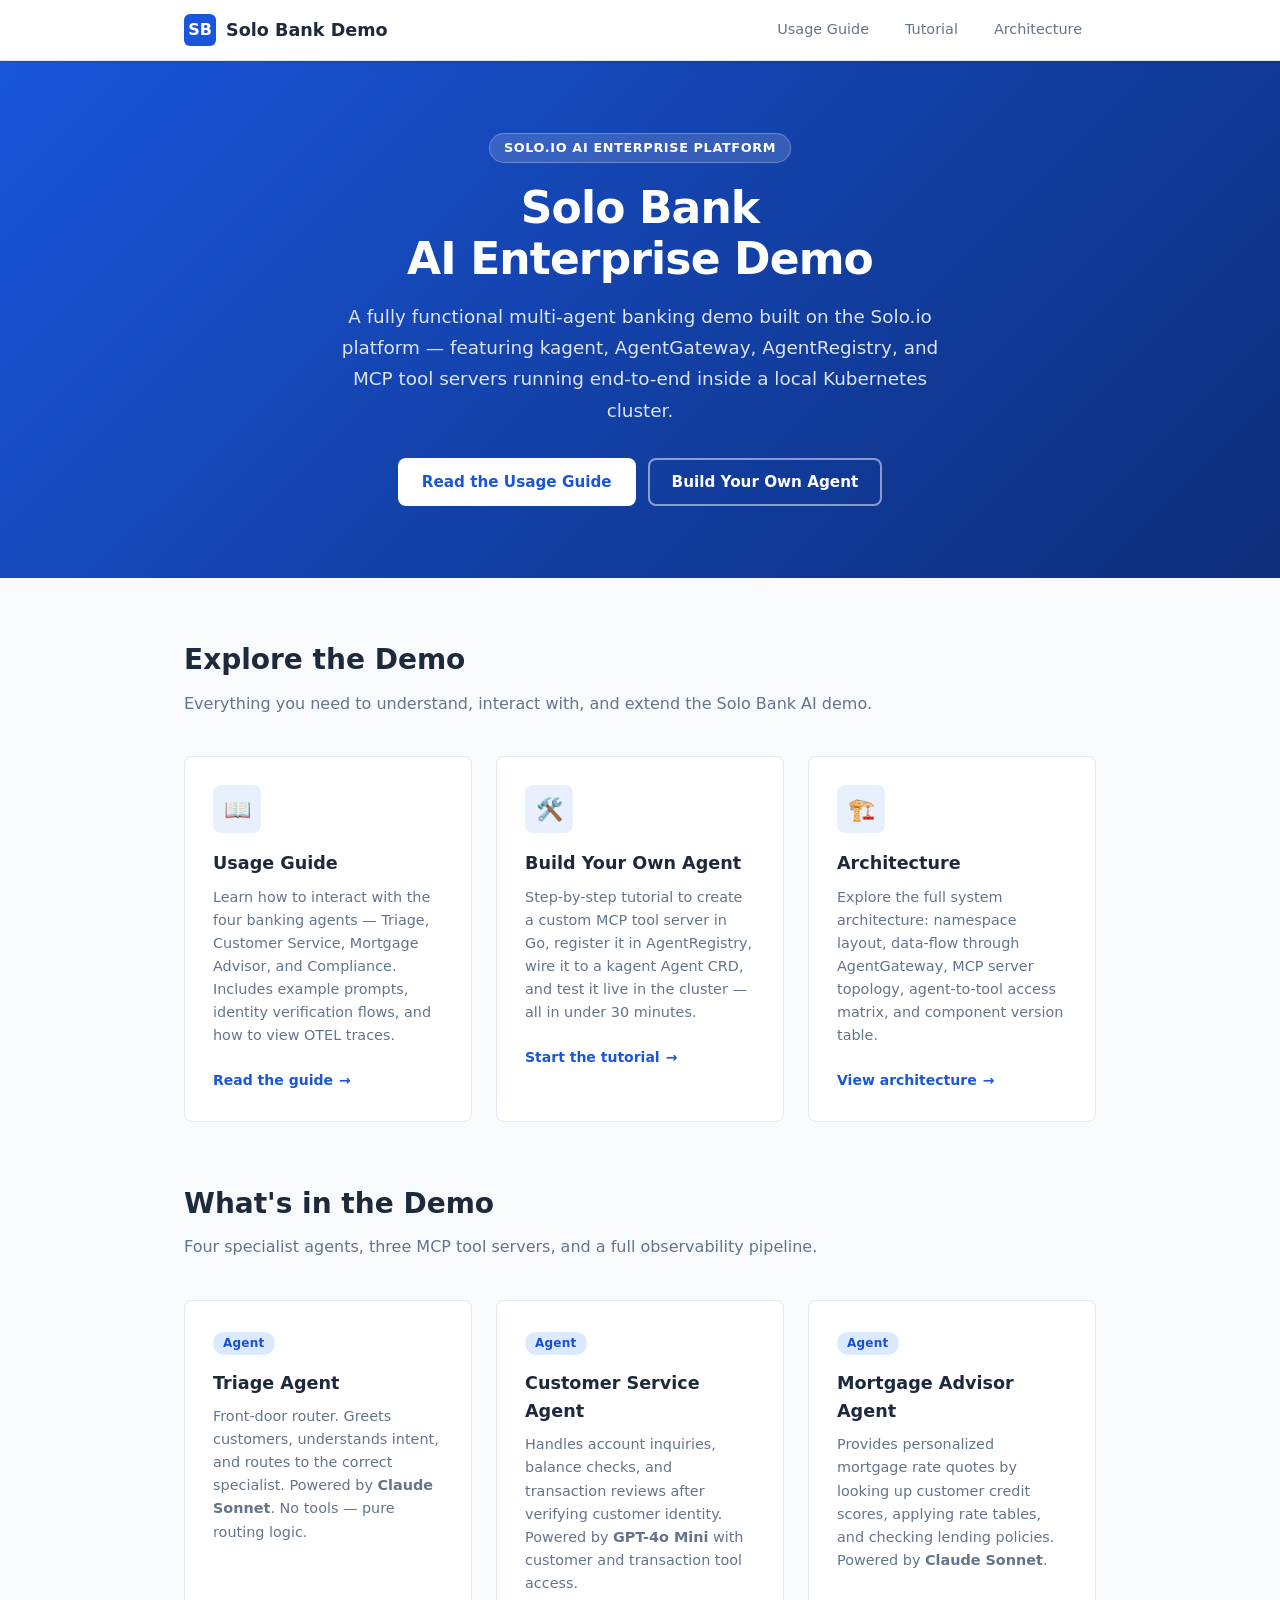
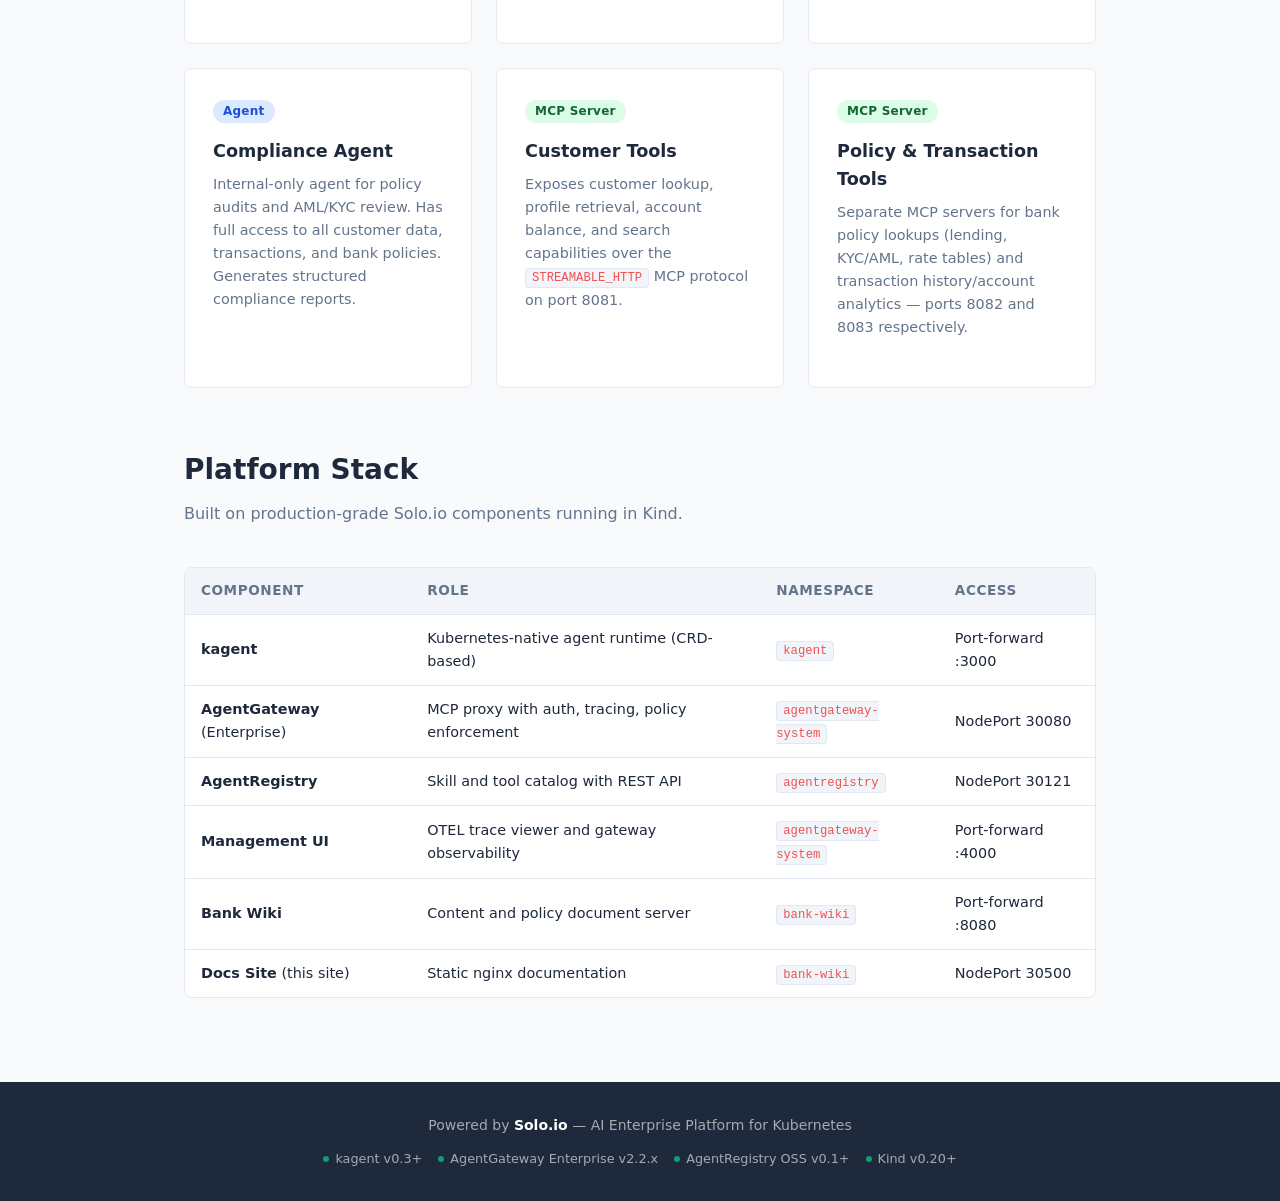
==== docs-site/index.html @ 0edd253a "feat: add static HTML documentation site for Solo Bank demo Creates a complete nginx-served docs sit" ====
<!DOCTYPE html>
<html lang="en">
<head>
  <meta charset="UTF-8" />
  <meta name="viewport" content="width=device-width, initial-scale=1.0" />
  <title>Solo Bank — AI Enterprise Demo</title>
  <link rel="stylesheet" href="static/style.css" />
</head>
<body>

<!-- Navigation -->
<nav>
  <div class="nav-inner">
    <a href="index.html" class="nav-logo">
      <div class="nav-logo-icon">SB</div>
      Solo Bank Demo
    </a>
    <ul class="nav-links">
      <li><a href="guide.html">Usage Guide</a></li>
      <li><a href="tutorial.html">Tutorial</a></li>
      <li><a href="architecture.html">Architecture</a></li>
    </ul>
  </div>
</nav>

<!-- Hero -->
<section class="hero">
  <div class="hero-badge">Solo.io AI Enterprise Platform</div>
  <h1>Solo Bank<br>AI Enterprise Demo</h1>
  <p>
    A fully functional multi-agent banking demo built on the Solo.io platform —
    featuring kagent, AgentGateway, AgentRegistry, and MCP tool servers running
    end-to-end inside a local Kubernetes cluster.
  </p>
  <div class="hero-actions">
    <a href="guide.html" class="btn btn-primary">Read the Usage Guide</a>
    <a href="tutorial.html" class="btn btn-outline">Build Your Own Agent</a>
  </div>
</section>

<!-- Overview Cards -->
<div class="container">
  <section class="section">
    <h2 class="section-title">Explore the Demo</h2>
    <p class="section-subtitle">Everything you need to understand, interact with, and extend the Solo Bank AI demo.</p>

    <div class="cards">

      <!-- Usage Guide -->
      <div class="card">
        <div class="card-icon">📖</div>
        <h3>Usage Guide</h3>
        <p>
          Learn how to interact with the four banking agents — Triage, Customer Service,
          Mortgage Advisor, and Compliance. Includes example prompts, identity verification
          flows, and how to view OTEL traces.
        </p>
        <a href="guide.html" class="card-link">Read the guide</a>
      </div>

      <!-- Tutorial -->
      <div class="card">
        <div class="card-icon">🛠️</div>
        <h3>Build Your Own Agent</h3>
        <p>
          Step-by-step tutorial to create a custom MCP tool server in Go, register it in
          AgentRegistry, wire it to a kagent Agent CRD, and test it live in the cluster —
          all in under 30 minutes.
        </p>
        <a href="tutorial.html" class="card-link">Start the tutorial</a>
      </div>

      <!-- Architecture -->
      <div class="card">
        <div class="card-icon">🏗️</div>
        <h3>Architecture</h3>
        <p>
          Explore the full system architecture: namespace layout, data-flow through
          AgentGateway, MCP server topology, agent-to-tool access matrix, and component
          version table.
        </p>
        <a href="architecture.html" class="card-link">View architecture</a>
      </div>

    </div>
  </section>

  <!-- What's in the demo -->
  <section class="section" style="padding-top: 0;">
    <h2 class="section-title">What's in the Demo</h2>
    <p class="section-subtitle">Four specialist agents, three MCP tool servers, and a full observability pipeline.</p>

    <div class="cards">
      <div class="card">
        <span class="badge badge-agent" style="margin-bottom: 14px;">Agent</span>
        <h3>Triage Agent</h3>
        <p>
          Front-door router. Greets customers, understands intent, and routes to the correct
          specialist. Powered by <strong>Claude Sonnet</strong>. No tools — pure routing logic.
        </p>
      </div>

      <div class="card">
        <span class="badge badge-agent" style="margin-bottom: 14px;">Agent</span>
        <h3>Customer Service Agent</h3>
        <p>
          Handles account inquiries, balance checks, and transaction reviews after verifying
          customer identity. Powered by <strong>GPT-4o Mini</strong> with customer and
          transaction tool access.
        </p>
      </div>

      <div class="card">
        <span class="badge badge-agent" style="margin-bottom: 14px;">Agent</span>
        <h3>Mortgage Advisor Agent</h3>
        <p>
          Provides personalized mortgage rate quotes by looking up customer credit scores,
          applying rate tables, and checking lending policies. Powered by
          <strong>Claude Sonnet</strong>.
        </p>
      </div>

      <div class="card">
        <span class="badge badge-agent" style="margin-bottom: 14px;">Agent</span>
        <h3>Compliance Agent</h3>
        <p>
          Internal-only agent for policy audits and AML/KYC review. Has full access to all
          customer data, transactions, and bank policies. Generates structured compliance
          reports.
        </p>
      </div>

      <div class="card">
        <span class="badge badge-tool" style="margin-bottom: 14px;">MCP Server</span>
        <h3>Customer Tools</h3>
        <p>
          Exposes customer lookup, profile retrieval, account balance, and search capabilities
          over the <code>STREAMABLE_HTTP</code> MCP protocol on port 8081.
        </p>
      </div>

      <div class="card">
        <span class="badge badge-tool" style="margin-bottom: 14px;">MCP Server</span>
        <h3>Policy &amp; Transaction Tools</h3>
        <p>
          Separate MCP servers for bank policy lookups (lending, KYC/AML, rate tables) and
          transaction history/account analytics — ports 8082 and 8083 respectively.
        </p>
      </div>
    </div>
  </section>

  <!-- Platform Stack -->
  <section class="section" style="padding-top: 0;">
    <h2 class="section-title">Platform Stack</h2>
    <p class="section-subtitle">Built on production-grade Solo.io components running in Kind.</p>

    <div class="table-wrapper">
      <table>
        <thead>
          <tr>
            <th>Component</th>
            <th>Role</th>
            <th>Namespace</th>
            <th>Access</th>
          </tr>
        </thead>
        <tbody>
          <tr>
            <td><strong>kagent</strong></td>
            <td>Kubernetes-native agent runtime (CRD-based)</td>
            <td><code>kagent</code></td>
            <td>Port-forward :3000</td>
          </tr>
          <tr>
            <td><strong>AgentGateway</strong> (Enterprise)</td>
            <td>MCP proxy with auth, tracing, policy enforcement</td>
            <td><code>agentgateway-system</code></td>
            <td>NodePort 30080</td>
          </tr>
          <tr>
            <td><strong>AgentRegistry</strong></td>
            <td>Skill and tool catalog with REST API</td>
            <td><code>agentregistry</code></td>
            <td>NodePort 30121</td>
          </tr>
          <tr>
            <td><strong>Management UI</strong></td>
            <td>OTEL trace viewer and gateway observability</td>
            <td><code>agentgateway-system</code></td>
            <td>Port-forward :4000</td>
          </tr>
          <tr>
            <td><strong>Bank Wiki</strong></td>
            <td>Content and policy document server</td>
            <td><code>bank-wiki</code></td>
            <td>Port-forward :8080</td>
          </tr>
          <tr>
            <td><strong>Docs Site</strong> (this site)</td>
            <td>Static nginx documentation</td>
            <td><code>bank-wiki</code></td>
            <td>NodePort 30500</td>
          </tr>
        </tbody>
      </table>
    </div>
  </section>
</div>

<!-- Footer -->
<footer>
  <div class="container">
    <p>Powered by <strong>Solo.io</strong> — AI Enterprise Platform for Kubernetes</p>
    <div class="footer-versions">
      <div class="footer-version-item">
        <div class="version-dot"></div>
        kagent v0.3+
      </div>
      <div class="footer-version-item">
        <div class="version-dot"></div>
        AgentGateway Enterprise v2.2.x
      </div>
      <div class="footer-version-item">
        <div class="version-dot"></div>
        AgentRegistry OSS v0.1+
      </div>
      <div class="footer-version-item">
        <div class="version-dot"></div>
        Kind v0.20+
      </div>
    </div>
  </div>
</footer>

</body>
</html>
---- docs-site/static/style.css ----
/* ============================================================
   Solo Bank Demo — Documentation Site Stylesheet
   ============================================================ */

/* CSS Variables */
:root {
  --primary: #1a56db;
  --primary-dark: #1341a8;
  --primary-light: #e8f0fe;
  --secondary: #0e9f6e;
  --accent: #f05252;
  --bg: #f8fafc;
  --surface: #ffffff;
  --surface-alt: #f1f5f9;
  --border: #e2e8f0;
  --text: #1e293b;
  --text-muted: #64748b;
  --text-light: #94a3b8;
  --code-bg: #0f172a;
  --code-text: #e2e8f0;
  --radius: 8px;
  --shadow: 0 1px 3px rgba(0, 0, 0, 0.1), 0 1px 2px rgba(0, 0, 0, 0.06);
  --shadow-md: 0 4px 6px rgba(0, 0, 0, 0.07), 0 2px 4px rgba(0, 0, 0, 0.05);
  --shadow-lg: 0 10px 15px rgba(0, 0, 0, 0.1), 0 4px 6px rgba(0, 0, 0, 0.05);
  --font: system-ui, -apple-system, BlinkMacSystemFont, 'Segoe UI', Roboto, Helvetica, Arial, sans-serif;
  --font-mono: 'SFMono-Regular', Consolas, 'Liberation Mono', Menlo, Courier, monospace;
}

/* Reset */
*, *::before, *::after {
  box-sizing: border-box;
  margin: 0;
  padding: 0;
}

html {
  scroll-behavior: smooth;
}

body {
  font-family: var(--font);
  background: var(--bg);
  color: var(--text);
  line-height: 1.6;
  font-size: 16px;
  -webkit-font-smoothing: antialiased;
}

a {
  color: var(--primary);
  text-decoration: none;
}

a:hover {
  text-decoration: underline;
}

img {
  max-width: 100%;
}

/* Container */
.container {
  max-width: 960px;
  margin: 0 auto;
  padding: 0 24px;
}

/* ============================================================
   Navigation
   ============================================================ */

nav {
  background: var(--surface);
  border-bottom: 1px solid var(--border);
  position: sticky;
  top: 0;
  z-index: 100;
  box-shadow: var(--shadow);
}

.nav-inner {
  max-width: 960px;
  margin: 0 auto;
  padding: 0 24px;
  display: flex;
  align-items: center;
  justify-content: space-between;
  height: 60px;
}

.nav-logo {
  display: flex;
  align-items: center;
  gap: 10px;
  font-weight: 700;
  font-size: 1.1rem;
  color: var(--text);
  text-decoration: none;
}

.nav-logo:hover {
  text-decoration: none;
  color: var(--primary);
}

.nav-logo-icon {
  width: 32px;
  height: 32px;
  background: var(--primary);
  border-radius: 6px;
  display: flex;
  align-items: center;
  justify-content: center;
  color: white;
  font-size: 16px;
  font-weight: 800;
}

.nav-links {
  display: flex;
  align-items: center;
  gap: 8px;
  list-style: none;
}

.nav-links a {
  display: inline-block;
  padding: 6px 14px;
  border-radius: var(--radius);
  font-size: 0.9rem;
  font-weight: 500;
  color: var(--text-muted);
  transition: background 0.15s, color 0.15s;
}

.nav-links a:hover {
  background: var(--primary-light);
  color: var(--primary);
  text-decoration: none;
}

.nav-links a.active {
  background: var(--primary-light);
  color: var(--primary);
}

/* ============================================================
   Hero Section
   ============================================================ */

.hero {
  background: linear-gradient(135deg, #1a56db 0%, #1341a8 50%, #0d2e7a 100%);
  color: white;
  padding: 72px 24px;
  text-align: center;
}

.hero-badge {
  display: inline-flex;
  align-items: center;
  gap: 6px;
  background: rgba(255, 255, 255, 0.15);
  border: 1px solid rgba(255, 255, 255, 0.25);
  border-radius: 100px;
  padding: 4px 14px;
  font-size: 0.8rem;
  font-weight: 600;
  letter-spacing: 0.05em;
  text-transform: uppercase;
  margin-bottom: 20px;
}

.hero h1 {
  font-size: 2.75rem;
  font-weight: 800;
  line-height: 1.15;
  margin-bottom: 16px;
  letter-spacing: -0.02em;
}

.hero p {
  font-size: 1.15rem;
  opacity: 0.85;
  max-width: 600px;
  margin: 0 auto 32px;
  line-height: 1.7;
}

.hero-actions {
  display: flex;
  gap: 12px;
  justify-content: center;
  flex-wrap: wrap;
}

/* ============================================================
   Buttons
   ============================================================ */

.btn {
  display: inline-flex;
  align-items: center;
  gap: 8px;
  padding: 10px 22px;
  border-radius: var(--radius);
  font-size: 0.95rem;
  font-weight: 600;
  cursor: pointer;
  transition: all 0.15s;
  border: 2px solid transparent;
  text-decoration: none;
}

.btn:hover {
  text-decoration: none;
}

.btn-primary {
  background: white;
  color: var(--primary);
}

.btn-primary:hover {
  background: var(--primary-light);
}

.btn-outline {
  background: transparent;
  color: white;
  border-color: rgba(255, 255, 255, 0.5);
}

.btn-outline:hover {
  background: rgba(255, 255, 255, 0.1);
  border-color: white;
}

/* ============================================================
   Cards Grid
   ============================================================ */

.section {
  padding: 60px 0;
}

.section-title {
  font-size: 1.75rem;
  font-weight: 700;
  margin-bottom: 8px;
  color: var(--text);
}

.section-subtitle {
  color: var(--text-muted);
  margin-bottom: 40px;
  font-size: 1rem;
}

.cards {
  display: grid;
  grid-template-columns: repeat(auto-fit, minmax(280px, 1fr));
  gap: 24px;
}

.card {
  background: var(--surface);
  border: 1px solid var(--border);
  border-radius: var(--radius);
  padding: 28px;
  transition: box-shadow 0.2s, transform 0.2s;
  position: relative;
  overflow: hidden;
}

.card:hover {
  box-shadow: var(--shadow-lg);
  transform: translateY(-2px);
}

.card-icon {
  width: 48px;
  height: 48px;
  border-radius: var(--radius);
  display: flex;
  align-items: center;
  justify-content: center;
  font-size: 22px;
  margin-bottom: 16px;
  background: var(--primary-light);
}

.card h3 {
  font-size: 1.1rem;
  font-weight: 700;
  margin-bottom: 8px;
  color: var(--text);
}

.card p {
  color: var(--text-muted);
  font-size: 0.9rem;
  line-height: 1.6;
  margin-bottom: 20px;
}

.card-link {
  display: inline-flex;
  align-items: center;
  gap: 6px;
  font-size: 0.875rem;
  font-weight: 600;
  color: var(--primary);
}

.card-link:hover {
  gap: 10px;
}

.card-link::after {
  content: '→';
}

/* ============================================================
   Page Content
   ============================================================ */

.page-header {
  background: var(--surface);
  border-bottom: 1px solid var(--border);
  padding: 40px 0 32px;
}

.page-header h1 {
  font-size: 2rem;
  font-weight: 800;
  margin-bottom: 8px;
  letter-spacing: -0.02em;
}

.page-header p {
  color: var(--text-muted);
  font-size: 1.05rem;
}

.content {
  padding: 48px 0 80px;
}

.content h2 {
  font-size: 1.4rem;
  font-weight: 700;
  margin: 40px 0 16px;
  color: var(--text);
  padding-bottom: 8px;
  border-bottom: 2px solid var(--border);
}

.content h2:first-child {
  margin-top: 0;
}

.content h3 {
  font-size: 1.1rem;
  font-weight: 600;
  margin: 28px 0 12px;
  color: var(--text);
}

.content p {
  margin-bottom: 16px;
  color: var(--text);
  line-height: 1.75;
}

.content ul, .content ol {
  margin: 0 0 16px 24px;
  line-height: 1.75;
}

.content li {
  margin-bottom: 4px;
  color: var(--text);
}

/* ============================================================
   Code Blocks
   ============================================================ */

pre {
  background: var(--code-bg);
  border-radius: var(--radius);
  padding: 20px 24px;
  overflow-x: auto;
  margin: 16px 0 24px;
  border: 1px solid #1e293b;
}

pre code {
  font-family: var(--font-mono);
  font-size: 0.875rem;
  color: var(--code-text);
  background: none;
  padding: 0;
  border-radius: 0;
  line-height: 1.7;
}

code {
  font-family: var(--font-mono);
  font-size: 0.85em;
  background: var(--surface-alt);
  color: var(--accent);
  padding: 2px 6px;
  border-radius: 4px;
  border: 1px solid var(--border);
}

/* ============================================================
   Step Cards
   ============================================================ */

.steps {
  display: flex;
  flex-direction: column;
  gap: 32px;
  margin: 24px 0;
}

.step {
  background: var(--surface);
  border: 1px solid var(--border);
  border-radius: var(--radius);
  padding: 28px 28px 28px 80px;
  position: relative;
  box-shadow: var(--shadow);
}

.step-number {
  position: absolute;
  left: 20px;
  top: 24px;
  width: 40px;
  height: 40px;
  background: var(--primary);
  color: white;
  border-radius: 50%;
  display: flex;
  align-items: center;
  justify-content: center;
  font-weight: 700;
  font-size: 1rem;
  flex-shrink: 0;
}

.step h3 {
  font-size: 1.1rem;
  font-weight: 700;
  margin: 0 0 10px;
  color: var(--text);
}

.step p {
  color: var(--text-muted);
  font-size: 0.95rem;
  margin-bottom: 16px;
}

.step pre {
  margin: 12px 0 0;
}

/* ============================================================
   Tables
   ============================================================ */

.table-wrapper {
  overflow-x: auto;
  margin: 16px 0 24px;
  border-radius: var(--radius);
  border: 1px solid var(--border);
}

table {
  width: 100%;
  border-collapse: collapse;
  background: var(--surface);
  font-size: 0.9rem;
}

thead {
  background: var(--surface-alt);
}

th {
  text-align: left;
  padding: 12px 16px;
  font-weight: 600;
  font-size: 0.85rem;
  color: var(--text-muted);
  text-transform: uppercase;
  letter-spacing: 0.04em;
  border-bottom: 1px solid var(--border);
}

td {
  padding: 12px 16px;
  border-bottom: 1px solid var(--border);
  vertical-align: middle;
}

tr:last-child td {
  border-bottom: none;
}

tr:hover td {
  background: var(--bg);
}

/* ============================================================
   Badges
   ============================================================ */

.badge {
  display: inline-flex;
  align-items: center;
  gap: 4px;
  padding: 2px 10px;
  border-radius: 100px;
  font-size: 0.75rem;
  font-weight: 600;
  letter-spacing: 0.02em;
}

.badge-agent {
  background: #dbeafe;
  color: #1d4ed8;
}

.badge-tool {
  background: #dcfce7;
  color: #166534;
}

.badge-model {
  background: #fef3c7;
  color: #92400e;
}

.badge-system {
  background: #f3e8ff;
  color: #6b21a8;
}

.badge-success {
  background: #dcfce7;
  color: #166534;
}

.badge-warning {
  background: #fef3c7;
  color: #92400e;
}

/* ============================================================
   Alert / Callout Boxes
   ============================================================ */

.callout {
  padding: 16px 20px;
  border-radius: var(--radius);
  margin: 16px 0 24px;
  border-left: 4px solid;
  display: flex;
  gap: 12px;
}

.callout-icon {
  font-size: 1.1rem;
  flex-shrink: 0;
  margin-top: 1px;
}

.callout-body {
  flex: 1;
}

.callout-body strong {
  display: block;
  font-weight: 700;
  margin-bottom: 4px;
}

.callout-info {
  background: #eff6ff;
  border-color: var(--primary);
  color: #1e40af;
}

.callout-warning {
  background: #fffbeb;
  border-color: #f59e0b;
  color: #92400e;
}

.callout-tip {
  background: #f0fdf4;
  border-color: var(--secondary);
  color: #14532d;
}

/* ============================================================
   ASCII Diagram
   ============================================================ */

.diagram {
  background: var(--code-bg);
  border-radius: var(--radius);
  padding: 28px 32px;
  overflow-x: auto;
  margin: 20px 0 28px;
  border: 1px solid #1e293b;
}

.diagram pre {
  background: none;
  border: none;
  padding: 0;
  margin: 0;
  color: #a5f3fc;
  font-size: 0.8rem;
  line-height: 1.5;
}

/* ============================================================
   Footer
   ============================================================ */

footer {
  background: var(--text);
  color: rgba(255, 255, 255, 0.6);
  padding: 32px 0;
  text-align: center;
  font-size: 0.875rem;
}

footer strong {
  color: white;
}

.footer-versions {
  margin-top: 12px;
  display: flex;
  gap: 16px;
  justify-content: center;
  flex-wrap: wrap;
}

.footer-version-item {
  display: flex;
  align-items: center;
  gap: 6px;
  font-size: 0.8rem;
}

.version-dot {
  width: 6px;
  height: 6px;
  border-radius: 50%;
  background: var(--secondary);
}

/* ============================================================
   Prompt Examples
   ============================================================ */

.prompt-example {
  background: var(--surface-alt);
  border: 1px solid var(--border);
  border-left: 3px solid var(--primary);
  border-radius: var(--radius);
  padding: 14px 18px;
  margin: 10px 0;
  font-style: italic;
  color: var(--text);
  font-size: 0.95rem;
}

.prompt-example::before {
  content: '"';
  font-size: 1.2rem;
  color: var(--primary);
  font-weight: 700;
}

.prompt-example::after {
  content: '"';
  font-size: 1.2rem;
  color: var(--primary);
  font-weight: 700;
}

/* ============================================================
   Architecture Diagram Nodes
   ============================================================ */

.arch-grid {
  display: grid;
  grid-template-columns: repeat(auto-fit, minmax(200px, 1fr));
  gap: 16px;
  margin: 24px 0;
}

.arch-node {
  background: var(--surface);
  border: 2px solid var(--border);
  border-radius: var(--radius);
  padding: 16px;
  text-align: center;
}

.arch-node-label {
  font-size: 0.75rem;
  font-weight: 600;
  text-transform: uppercase;
  letter-spacing: 0.05em;
  color: var(--text-muted);
  margin-bottom: 6px;
}

.arch-node-name {
  font-size: 0.95rem;
  font-weight: 700;
  color: var(--text);
}

/* ============================================================
   Responsive
   ============================================================ */

@media (max-width: 640px) {
  .hero h1 {
    font-size: 1.9rem;
  }

  .hero p {
    font-size: 1rem;
  }

  .nav-links {
    gap: 4px;
  }

  .nav-links a {
    padding: 5px 10px;
    font-size: 0.85rem;
  }

  .step {
    padding: 20px 20px 20px 70px;
  }

  .section-title {
    font-size: 1.4rem;
  }
}
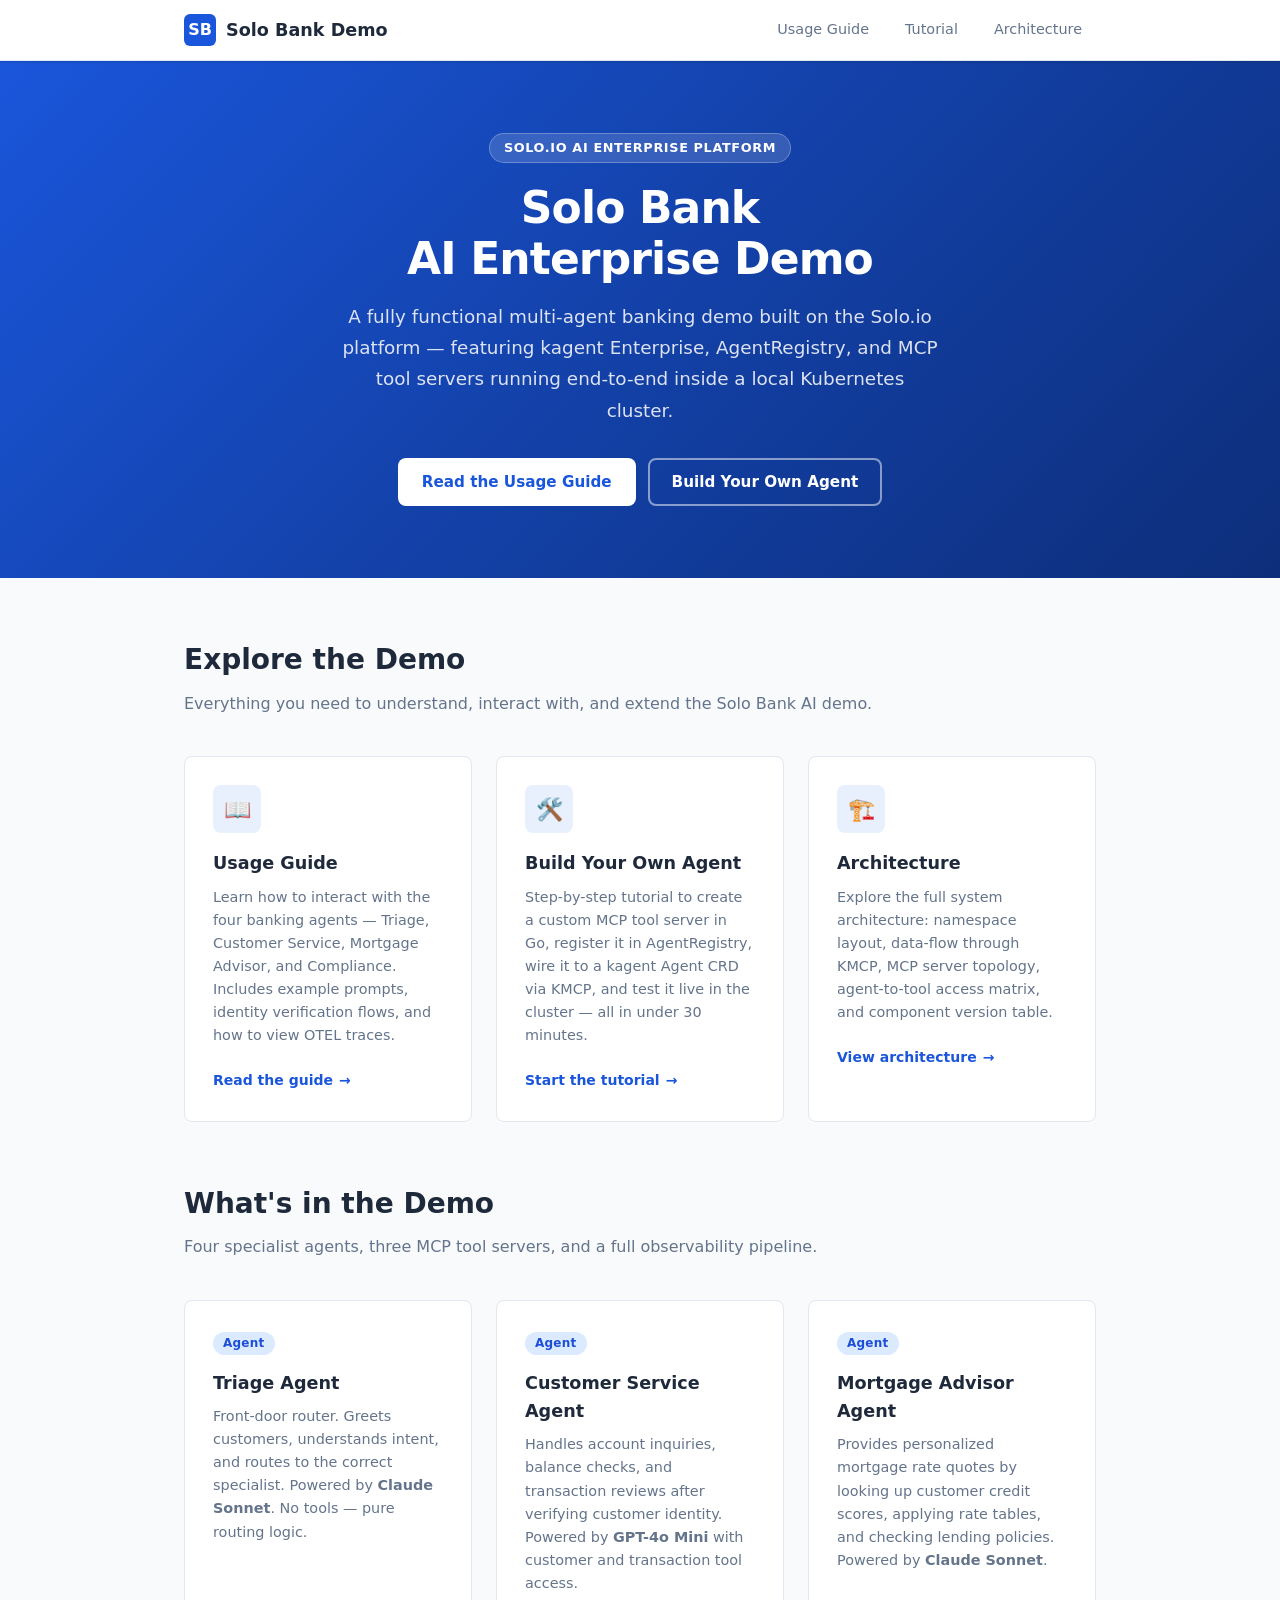
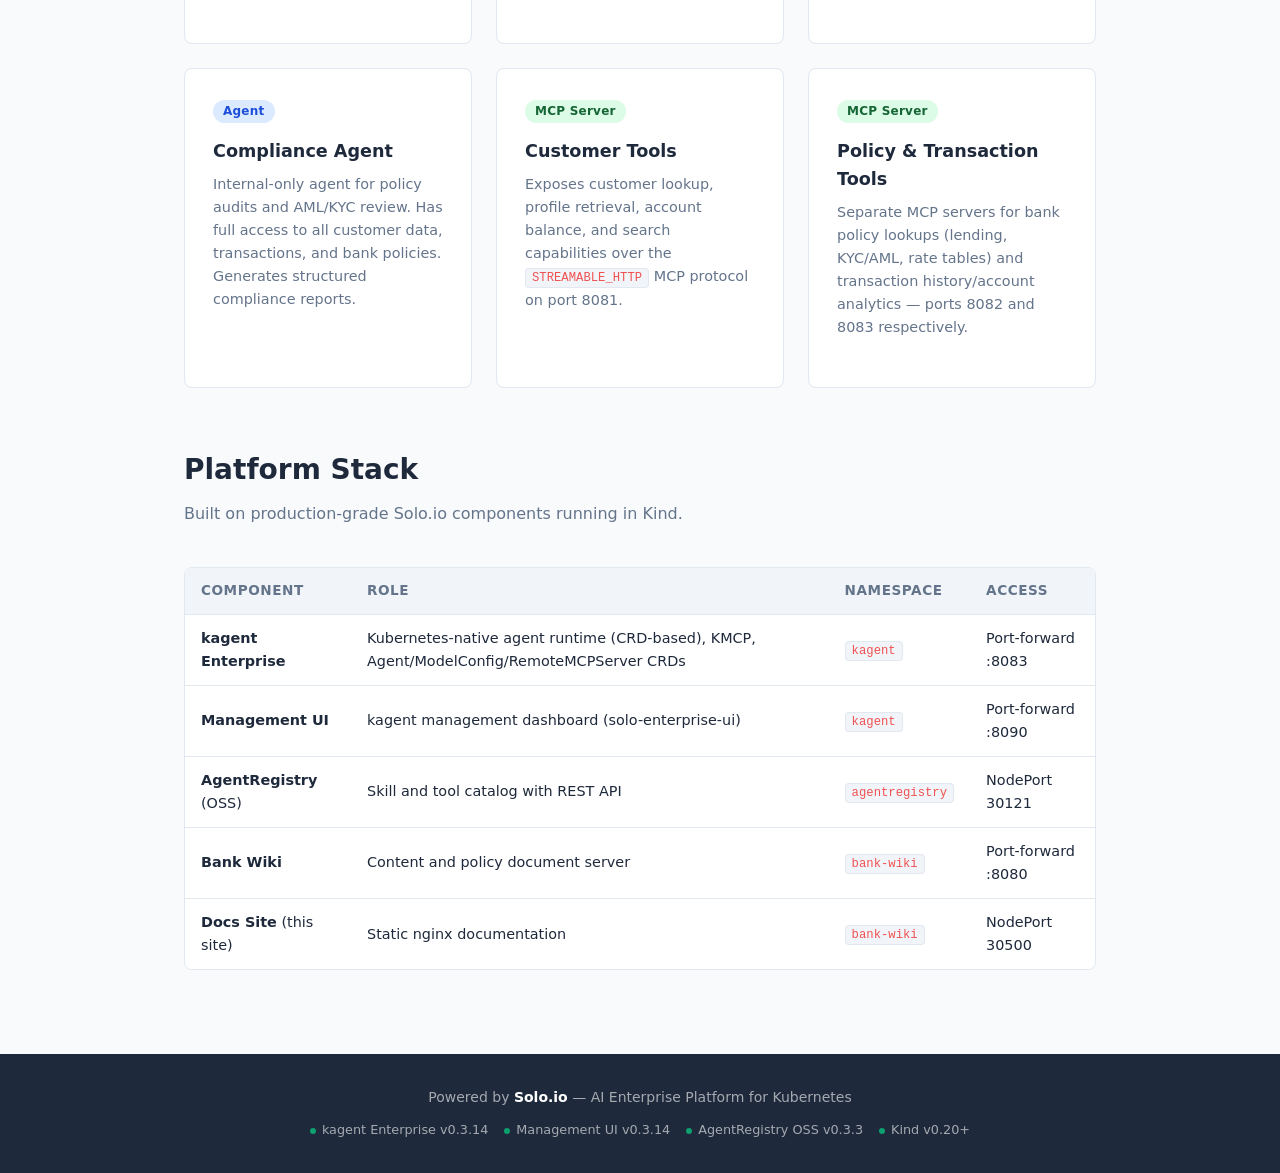
==== commit 13a19ab8: "refactor: remove AgentGateway, fix setup for kagent + AgentRegistry only - Remove AgentGateway helm " ====
--- a/docs-site/index.html
+++ b/docs-site/index.html
@@ -29,7 +29,7 @@
   <h1>Solo Bank<br>AI Enterprise Demo</h1>
   <p>
     A fully functional multi-agent banking demo built on the Solo.io platform —
-    featuring kagent, AgentGateway, AgentRegistry, and MCP tool servers running
+    featuring kagent Enterprise, AgentRegistry, and MCP tool servers running
     end-to-end inside a local Kubernetes cluster.
   </p>
   <div class="hero-actions">
@@ -64,8 +64,8 @@
         <h3>Build Your Own Agent</h3>
         <p>
           Step-by-step tutorial to create a custom MCP tool server in Go, register it in
-          AgentRegistry, wire it to a kagent Agent CRD, and test it live in the cluster —
-          all in under 30 minutes.
+          AgentRegistry, wire it to a kagent Agent CRD via KMCP, and test it live in the
+          cluster — all in under 30 minutes.
         </p>
         <a href="tutorial.html" class="card-link">Start the tutorial</a>
       </div>
@@ -76,7 +76,7 @@
         <h3>Architecture</h3>
         <p>
           Explore the full system architecture: namespace layout, data-flow through
-          AgentGateway, MCP server topology, agent-to-tool access matrix, and component
+          KMCP, MCP server topology, agent-to-tool access matrix, and component
           version table.
         </p>
         <a href="architecture.html" class="card-link">View architecture</a>
@@ -167,28 +167,22 @@
         </thead>
         <tbody>
           <tr>
-            <td><strong>kagent</strong></td>
-            <td>Kubernetes-native agent runtime (CRD-based)</td>
+            <td><strong>kagent Enterprise</strong></td>
+            <td>Kubernetes-native agent runtime (CRD-based), KMCP, Agent/ModelConfig/RemoteMCPServer CRDs</td>
             <td><code>kagent</code></td>
-            <td>Port-forward :3000</td>
-          </tr>
-          <tr>
-            <td><strong>AgentGateway</strong> (Enterprise)</td>
-            <td>MCP proxy with auth, tracing, policy enforcement</td>
-            <td><code>agentgateway-system</code></td>
-            <td>NodePort 30080</td>
-          </tr>
-          <tr>
-            <td><strong>AgentRegistry</strong></td>
+            <td>Port-forward :8083</td>
+          </tr>
+          <tr>
+            <td><strong>Management UI</strong></td>
+            <td>kagent management dashboard (solo-enterprise-ui)</td>
+            <td><code>kagent</code></td>
+            <td>Port-forward :8090</td>
+          </tr>
+          <tr>
+            <td><strong>AgentRegistry</strong> (OSS)</td>
             <td>Skill and tool catalog with REST API</td>
             <td><code>agentregistry</code></td>
             <td>NodePort 30121</td>
-          </tr>
-          <tr>
-            <td><strong>Management UI</strong></td>
-            <td>OTEL trace viewer and gateway observability</td>
-            <td><code>agentgateway-system</code></td>
-            <td>Port-forward :4000</td>
           </tr>
           <tr>
             <td><strong>Bank Wiki</strong></td>
@@ -215,15 +209,15 @@
     <div class="footer-versions">
       <div class="footer-version-item">
         <div class="version-dot"></div>
-        kagent v0.3+
-      </div>
-      <div class="footer-version-item">
-        <div class="version-dot"></div>
-        AgentGateway Enterprise v2.2.x
-      </div>
-      <div class="footer-version-item">
-        <div class="version-dot"></div>
-        AgentRegistry OSS v0.1+
+        kagent Enterprise v0.3.14
+      </div>
+      <div class="footer-version-item">
+        <div class="version-dot"></div>
+        Management UI v0.3.14
+      </div>
+      <div class="footer-version-item">
+        <div class="version-dot"></div>
+        AgentRegistry OSS v0.3.3
       </div>
       <div class="footer-version-item">
         <div class="version-dot"></div>
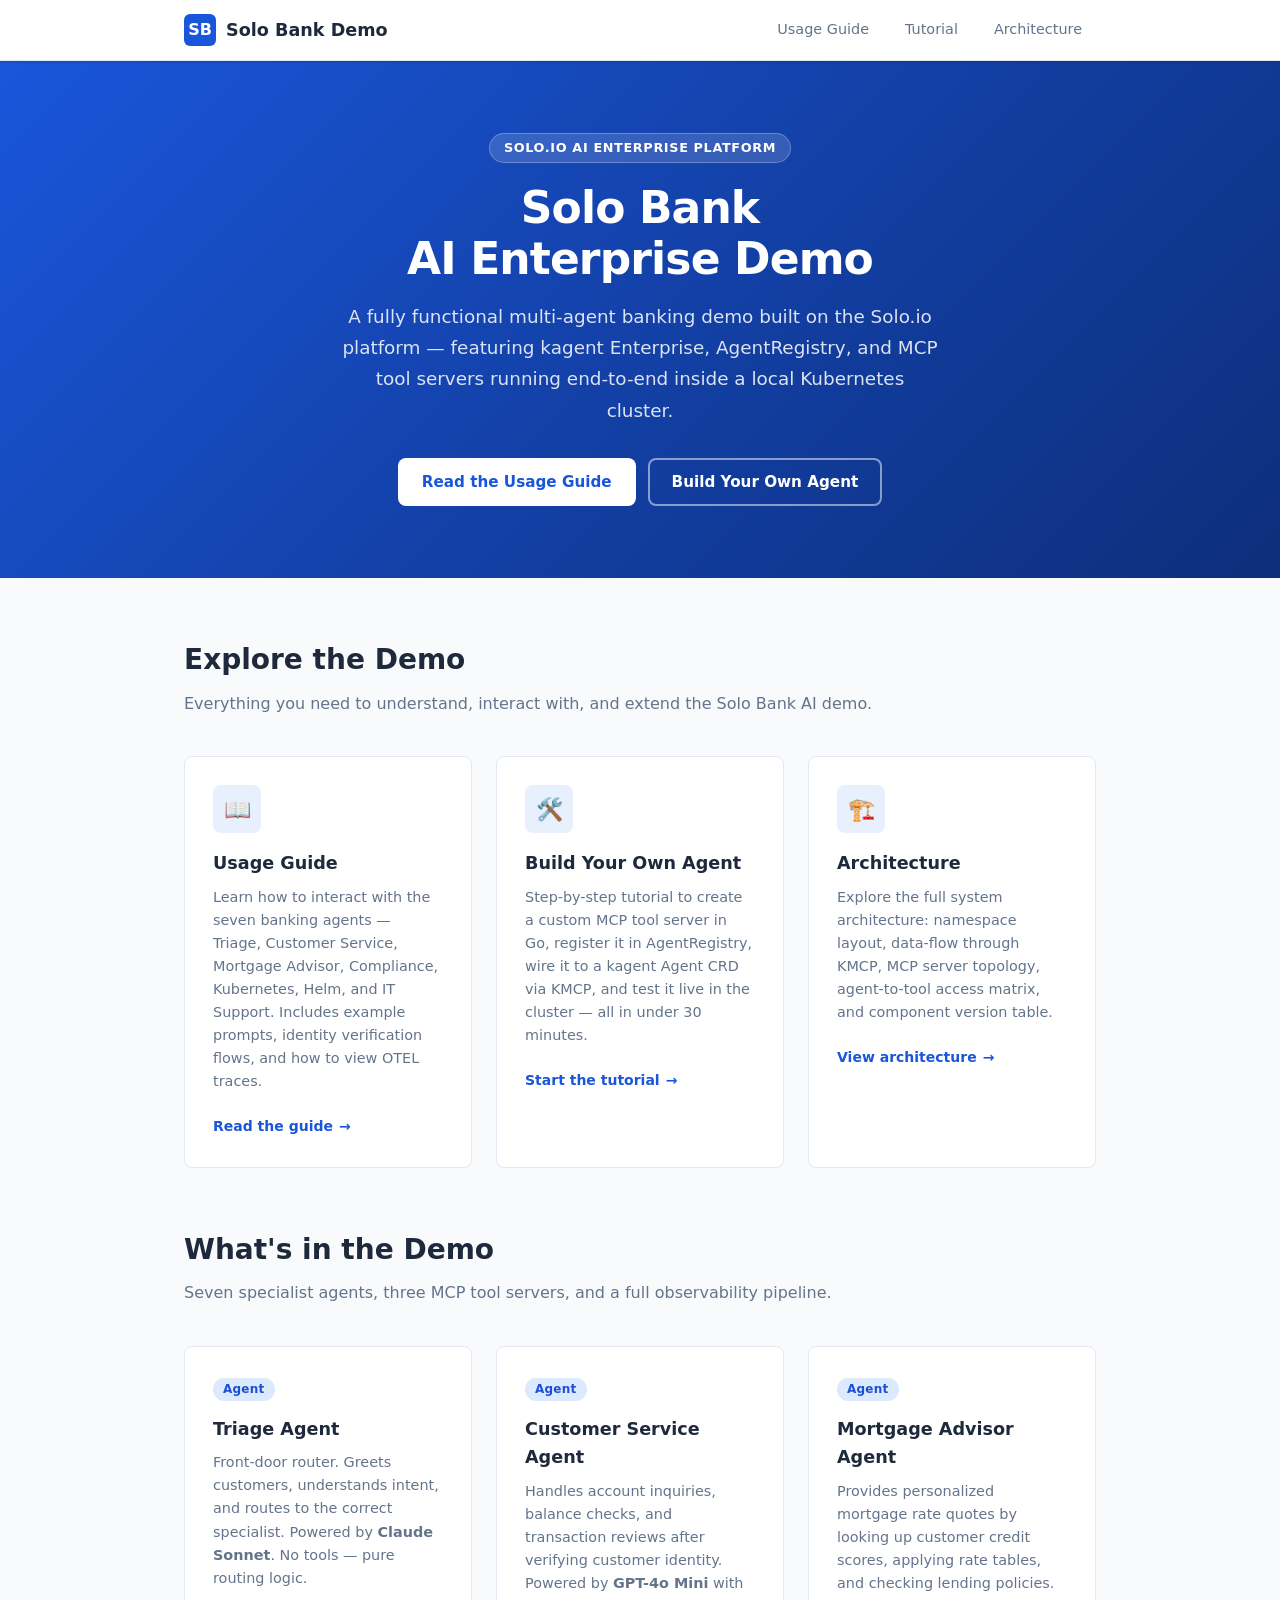
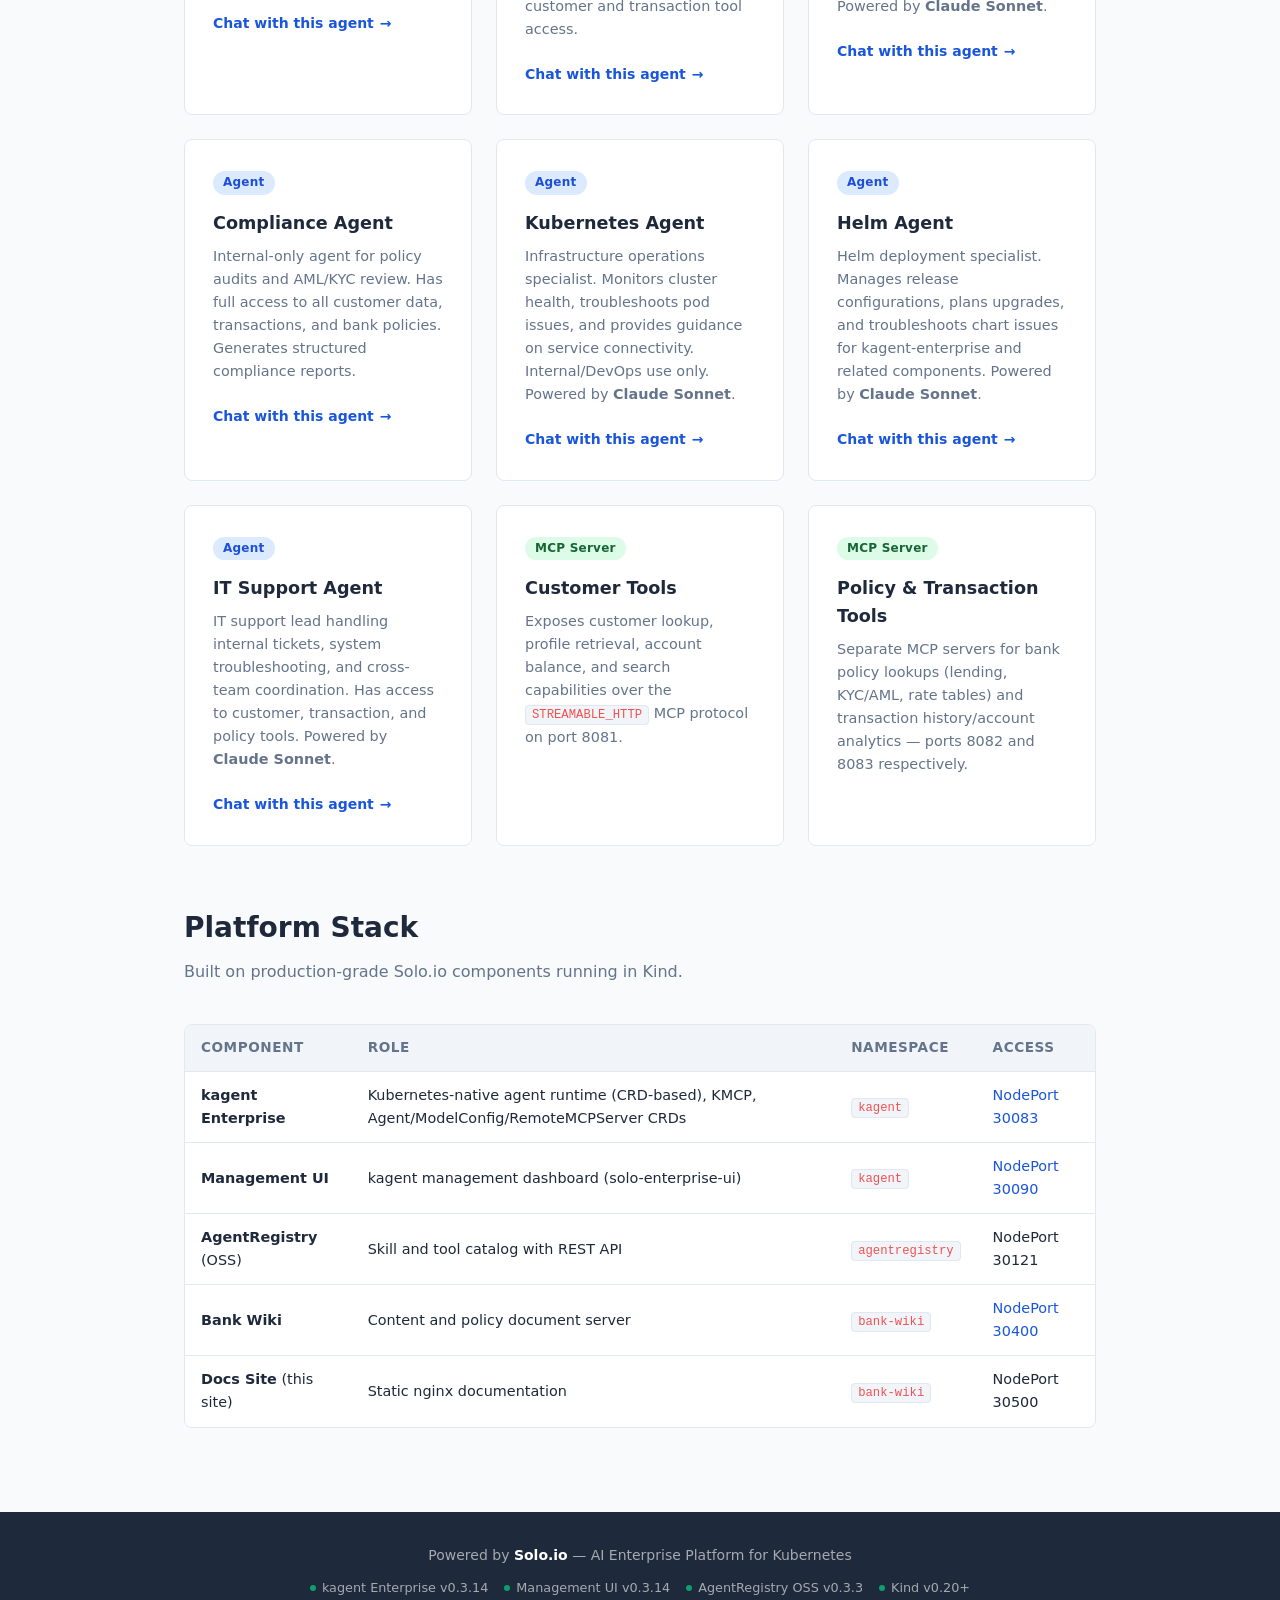
==== commit 92527075: "push" ====
--- a/docs-site/index.html
+++ b/docs-site/index.html
@@ -51,9 +51,9 @@
         <div class="card-icon">📖</div>
         <h3>Usage Guide</h3>
         <p>
-          Learn how to interact with the four banking agents — Triage, Customer Service,
-          Mortgage Advisor, and Compliance. Includes example prompts, identity verification
-          flows, and how to view OTEL traces.
+          Learn how to interact with the seven banking agents — Triage, Customer Service,
+          Mortgage Advisor, Compliance, Kubernetes, Helm, and IT Support. Includes example
+          prompts, identity verification flows, and how to view OTEL traces.
         </p>
         <a href="guide.html" class="card-link">Read the guide</a>
       </div>
@@ -88,19 +88,20 @@
   <!-- What's in the demo -->
   <section class="section" style="padding-top: 0;">
     <h2 class="section-title">What's in the Demo</h2>
-    <p class="section-subtitle">Four specialist agents, three MCP tool servers, and a full observability pipeline.</p>
+    <p class="section-subtitle">Seven specialist agents, three MCP tool servers, and a full observability pipeline.</p>
 
     <div class="cards">
-      <div class="card">
+      <div class="card agent-card" onclick="openAgent(this)" data-agent="bank-triage-agent" data-model="Claude Sonnet" data-tools="None — pure routing" data-prompts="I want to check my account balance|What mortgage rate can I get?|I see a suspicious charge on my account|I need help with an IT issue">
         <span class="badge badge-agent" style="margin-bottom: 14px;">Agent</span>
         <h3>Triage Agent</h3>
         <p>
           Front-door router. Greets customers, understands intent, and routes to the correct
           specialist. Powered by <strong>Claude Sonnet</strong>. No tools — pure routing logic.
         </p>
-      </div>
-
-      <div class="card">
+        <span class="card-link">Chat with this agent</span>
+      </div>
+
+      <div class="card agent-card" onclick="openAgent(this)" data-agent="bank-customer-service-agent" data-model="GPT-4o Mini" data-tools="customer-tools, transaction-tools" data-prompts="I'm John Smith, can you check my balance?|Show me transactions over $500 this month|My Customer ID is CUST-00042|I see a charge I don't recognize">
         <span class="badge badge-agent" style="margin-bottom: 14px;">Agent</span>
         <h3>Customer Service Agent</h3>
         <p>
@@ -108,9 +109,10 @@
           customer identity. Powered by <strong>GPT-4o Mini</strong> with customer and
           transaction tool access.
         </p>
-      </div>
-
-      <div class="card">
+        <span class="card-link">Chat with this agent</span>
+      </div>
+
+      <div class="card agent-card" onclick="openAgent(this)" data-agent="bank-mortgage-advisor-agent" data-model="Claude Sonnet" data-tools="customer-tools, policy-tools" data-prompts="What rate would CUST-00042 get on a 30-year fixed?|Can CUST-00003 qualify for a 15-year mortgage?|What's the minimum down payment for a jumbo loan?|What does refinancing look like for a 680 credit score?">
         <span class="badge badge-agent" style="margin-bottom: 14px;">Agent</span>
         <h3>Mortgage Advisor Agent</h3>
         <p>
@@ -118,9 +120,10 @@
           applying rate tables, and checking lending policies. Powered by
           <strong>Claude Sonnet</strong>.
         </p>
-      </div>
-
-      <div class="card">
+        <span class="card-link">Chat with this agent</span>
+      </div>
+
+      <div class="card agent-card" onclick="openAgent(this)" data-agent="bank-compliance-agent" data-model="Claude Sonnet" data-tools="customer-tools, policy-tools, transaction-tools" data-prompts="Review CUST-00003 for compliance issues|Check AML red flags in the last 90 days|Is CUST-00042 getting the correct rate for their credit tier?|Audit customers with international wire transfers">
         <span class="badge badge-agent" style="margin-bottom: 14px;">Agent</span>
         <h3>Compliance Agent</h3>
         <p>
@@ -128,6 +131,40 @@
           customer data, transactions, and bank policies. Generates structured compliance
           reports.
         </p>
+        <span class="card-link">Chat with this agent</span>
+      </div>
+
+      <div class="card agent-card" onclick="openAgent(this)" data-agent="bank-k8s-agent" data-model="Claude Sonnet" data-tools="None — knowledge-based" data-prompts="What services are in the bank-wiki namespace?|How do I troubleshoot a failing MCP connection?|What are the NodePort mappings?|Explain how KMCP connects agents to tools">
+        <span class="badge badge-agent" style="margin-bottom: 14px;">Agent</span>
+        <h3>Kubernetes Agent</h3>
+        <p>
+          Infrastructure operations specialist. Monitors cluster health, troubleshoots pod
+          issues, and provides guidance on service connectivity. Internal/DevOps use only.
+          Powered by <strong>Claude Sonnet</strong>.
+        </p>
+        <span class="card-link">Chat with this agent</span>
+      </div>
+
+      <div class="card agent-card" onclick="openAgent(this)" data-agent="bank-helm-agent" data-model="Claude Sonnet" data-tools="None — knowledge-based" data-prompts="What Helm releases are installed?|How do I upgrade kagent-enterprise?|What's the correct install order?|How do I roll back management UI?">
+        <span class="badge badge-agent" style="margin-bottom: 14px;">Agent</span>
+        <h3>Helm Agent</h3>
+        <p>
+          Helm deployment specialist. Manages release configurations, plans upgrades, and
+          troubleshoots chart issues for kagent-enterprise and related components.
+          Powered by <strong>Claude Sonnet</strong>.
+        </p>
+        <span class="card-link">Chat with this agent</span>
+      </div>
+
+      <div class="card agent-card" onclick="openAgent(this)" data-agent="bank-it-agent" data-model="Claude Sonnet" data-tools="customer-tools, transaction-tools, policy-tools" data-prompts="Customer can't see their balance — investigate|Rate quotes seem wrong for Good tier|New employee needs system access|Transaction searches are returning errors">
+        <span class="badge badge-agent" style="margin-bottom: 14px;">Agent</span>
+        <h3>IT Support Agent</h3>
+        <p>
+          IT support lead handling internal tickets, system troubleshooting, and cross-team
+          coordination. Has access to customer, transaction, and policy tools. Powered by
+          <strong>Claude Sonnet</strong>.
+        </p>
+        <span class="card-link">Chat with this agent</span>
       </div>
 
       <div class="card">
@@ -170,13 +207,13 @@
             <td><strong>kagent Enterprise</strong></td>
             <td>Kubernetes-native agent runtime (CRD-based), KMCP, Agent/ModelConfig/RemoteMCPServer CRDs</td>
             <td><code>kagent</code></td>
-            <td>Port-forward :8083</td>
+            <td><a href="http://localhost:30083">NodePort 30083</a></td>
           </tr>
           <tr>
             <td><strong>Management UI</strong></td>
             <td>kagent management dashboard (solo-enterprise-ui)</td>
             <td><code>kagent</code></td>
-            <td>Port-forward :8090</td>
+            <td><a href="http://localhost:30090">NodePort 30090</a></td>
           </tr>
           <tr>
             <td><strong>AgentRegistry</strong> (OSS)</td>
@@ -188,7 +225,7 @@
             <td><strong>Bank Wiki</strong></td>
             <td>Content and policy document server</td>
             <td><code>bank-wiki</code></td>
-            <td>Port-forward :8080</td>
+            <td><a href="http://localhost:30400">NodePort 30400</a></td>
           </tr>
           <tr>
             <td><strong>Docs Site</strong> (this site)</td>
@@ -227,5 +264,280 @@
   </div>
 </footer>
 
+<!-- Agent Chat Panel (slides in from right) -->
+<div id="chat-panel" class="chat-panel" onclick="if(event.target===this)closeChatPanel()">
+  <div class="chat-container">
+    <!-- Header -->
+    <div class="chat-header">
+      <div class="chat-header-info">
+        <div class="chat-agent-icon" id="chat-agent-icon">T</div>
+        <div>
+          <h2 id="chat-title">Triage Agent</h2>
+          <div class="chat-header-meta">
+            <span id="chat-model" class="chat-tag">Claude Sonnet</span>
+            <span id="chat-tools" class="chat-tag chat-tag-tool">No tools</span>
+          </div>
+        </div>
+      </div>
+      <div class="chat-header-actions">
+        <a id="chat-open-ui" href="http://localhost:30090" target="_blank" class="chat-btn-open" title="Open in Management UI">
+          <svg width="16" height="16" viewBox="0 0 16 16" fill="none"><path d="M6 2H3a1 1 0 00-1 1v10a1 1 0 001 1h10a1 1 0 001-1v-3M9 2h5v5M14 2L7 9" stroke="currentColor" stroke-width="1.5" stroke-linecap="round" stroke-linejoin="round"/></svg>
+        </a>
+        <button class="chat-close" onclick="closeChatPanel()">&times;</button>
+      </div>
+    </div>
+
+    <!-- Chat Body — starts with suggestions, transitions to Management UI -->
+    <div class="chat-body" id="chat-body">
+      <!-- Suggestion view (initial state) -->
+      <div id="chat-suggestions" class="chat-suggestions">
+        <div class="chat-welcome">
+          <div class="chat-welcome-icon" id="chat-welcome-icon">T</div>
+          <h3 id="chat-welcome-title">Triage Agent</h3>
+          <p id="chat-welcome-desc">Select a prompt to start a conversation in the Management UI</p>
+        </div>
+        <div id="chat-prompt-list" class="chat-prompt-list"></div>
+      </div>
+
+      <!-- Management UI iframe (shown after clicking a prompt or "Start Chat") -->
+      <div id="chat-iframe-wrap" class="chat-iframe-wrap" style="display:none;">
+        <div class="chat-iframe-loading" id="chat-iframe-loading">
+          <div class="chat-spinner"></div>
+          <p>Loading Management UI...</p>
+        </div>
+        <iframe id="chat-iframe" class="chat-iframe" src="about:blank" allow="clipboard-write"></iframe>
+      </div>
+    </div>
+
+    <!-- Footer -->
+    <div class="chat-footer">
+      <button id="chat-start-btn" class="chat-start-btn" onclick="startChat()">
+        Open Management UI Chat
+      </button>
+      <button id="chat-back-btn" class="chat-back-btn" style="display:none;" onclick="showSuggestions()">
+        Back to Prompts
+      </button>
+    </div>
+  </div>
+</div>
+
+<style>
+  .agent-card { cursor: pointer; }
+  .agent-card .card-link { pointer-events: none; }
+
+  /* Chat Panel — slides in from right */
+  .chat-panel {
+    display: none; position: fixed; inset: 0; z-index: 1000;
+    background: rgba(0,0,0,0.4); backdrop-filter: blur(4px);
+  }
+  .chat-panel.open { display: block; animation: chatOverlayIn 0.2s ease; }
+  @keyframes chatOverlayIn { from { opacity: 0; } to { opacity: 1; } }
+
+  .chat-container {
+    position: fixed; top: 0; right: 0; width: 520px; max-width: 100vw; height: 100vh;
+    background: var(--surface); display: flex; flex-direction: column;
+    box-shadow: -8px 0 40px rgba(0,0,0,0.25);
+    animation: chatSlideIn 0.3s cubic-bezier(0.16, 1, 0.3, 1);
+  }
+  @keyframes chatSlideIn { from { transform: translateX(100%); } to { transform: none; } }
+
+  /* Header */
+  .chat-header {
+    padding: 16px 20px; display: flex; align-items: center;
+    justify-content: space-between; border-bottom: 1px solid var(--border);
+    background: var(--surface-alt); flex-shrink: 0;
+  }
+  .chat-header-info { display: flex; align-items: center; gap: 12px; }
+  .chat-agent-icon {
+    width: 42px; height: 42px; border-radius: 10px; background: var(--primary);
+    color: white; display: flex; align-items: center; justify-content: center;
+    font-weight: 800; font-size: 1.1rem; flex-shrink: 0;
+  }
+  .chat-header h2 { font-size: 1.05rem; font-weight: 700; margin: 0 0 4px; color: var(--text); }
+  .chat-header-meta { display: flex; gap: 6px; flex-wrap: wrap; }
+  .chat-tag { font-size: 0.65rem; font-weight: 600; padding: 2px 7px; border-radius: 100px; background: #dbeafe; color: #1d4ed8; }
+  .chat-tag-tool { background: #dcfce7; color: #166534; }
+  .chat-header-actions { display: flex; align-items: center; gap: 8px; }
+  .chat-btn-open {
+    display: flex; align-items: center; justify-content: center;
+    width: 32px; height: 32px; border-radius: 6px; background: transparent;
+    color: var(--text-muted); border: 1px solid var(--border); cursor: pointer;
+    text-decoration: none; transition: all 0.15s;
+  }
+  .chat-btn-open:hover { background: var(--primary-light); color: var(--primary); border-color: var(--primary); }
+  .chat-close {
+    background: none; border: none; font-size: 1.5rem; color: var(--text-muted);
+    cursor: pointer; line-height: 1; padding: 4px;
+  }
+  .chat-close:hover { color: var(--text); }
+
+  /* Body */
+  .chat-body { flex: 1; overflow: hidden; position: relative; }
+
+  /* Welcome / Suggestions */
+  .chat-suggestions {
+    padding: 24px 20px; height: 100%; overflow-y: auto;
+    display: flex; flex-direction: column;
+  }
+  .chat-welcome {
+    text-align: center; padding: 32px 0 24px;
+  }
+  .chat-welcome-icon {
+    width: 64px; height: 64px; border-radius: 16px; background: var(--primary);
+    color: white; display: inline-flex; align-items: center; justify-content: center;
+    font-weight: 800; font-size: 1.6rem; margin-bottom: 16px;
+  }
+  .chat-welcome h3 { font-size: 1.2rem; font-weight: 700; margin: 0 0 8px; color: var(--text); }
+  .chat-welcome p { color: var(--text-muted); font-size: 0.9rem; margin: 0; }
+
+  .chat-prompt-list { display: flex; flex-direction: column; gap: 8px; padding-top: 8px; }
+  .chat-prompt-item {
+    background: var(--surface-alt); border: 1px solid var(--border);
+    border-left: 3px solid var(--primary); border-radius: 8px;
+    padding: 12px 16px; font-size: 0.9rem; color: var(--text);
+    cursor: pointer; transition: all 0.15s; display: flex;
+    align-items: center; justify-content: space-between; gap: 12px;
+  }
+  .chat-prompt-item:hover {
+    background: var(--primary-light); border-left-color: var(--primary-dark);
+    transform: translateX(2px);
+  }
+  .chat-prompt-item .prompt-text { flex: 1; }
+  .chat-prompt-item .prompt-action {
+    font-size: 0.72rem; font-weight: 600; color: var(--primary);
+    white-space: nowrap; opacity: 0; transition: opacity 0.15s;
+  }
+  .chat-prompt-item:hover .prompt-action { opacity: 1; }
+
+  /* Iframe */
+  .chat-iframe-wrap {
+    position: absolute; inset: 0; background: #0D0E15;
+  }
+  .chat-iframe {
+    width: 100%; height: 100%; border: none; background: #0D0E15;
+  }
+  .chat-iframe-loading {
+    position: absolute; inset: 0; display: flex; flex-direction: column;
+    align-items: center; justify-content: center; gap: 12px;
+    background: #0D0E15; color: #94a3b8; z-index: 2;
+  }
+  .chat-iframe-loading.hidden { display: none; }
+  .chat-spinner {
+    width: 32px; height: 32px; border: 3px solid #1e293b;
+    border-top-color: var(--primary); border-radius: 50%;
+    animation: spin 0.8s linear infinite;
+  }
+  @keyframes spin { to { transform: rotate(360deg); } }
+
+  /* Footer */
+  .chat-footer {
+    padding: 12px 20px; border-top: 1px solid var(--border);
+    background: var(--surface-alt); text-align: center; flex-shrink: 0;
+  }
+  .chat-start-btn {
+    width: 100%; padding: 12px; border-radius: 8px; border: none;
+    background: var(--primary); color: white; font-size: 0.95rem;
+    font-weight: 700; cursor: pointer; transition: background 0.15s;
+  }
+  .chat-start-btn:hover { background: var(--primary-dark); }
+  .chat-back-btn {
+    width: 100%; padding: 10px; border-radius: 8px;
+    border: 1px solid var(--border); background: transparent;
+    color: var(--text-muted); font-size: 0.85rem; font-weight: 600;
+    cursor: pointer; transition: all 0.15s;
+  }
+  .chat-back-btn:hover { border-color: var(--primary); color: var(--primary); }
+
+  /* Responsive */
+  @media (max-width: 560px) {
+    .chat-container { width: 100vw; }
+  }
+</style>
+
+<script>
+var currentAgent = null;
+
+function openAgent(card) {
+  currentAgent = {
+    name: card.dataset.agent,
+    title: card.querySelector('h3').textContent,
+    model: card.dataset.model,
+    tools: card.dataset.tools,
+    prompts: card.dataset.prompts.split('|')
+  };
+
+  document.getElementById('chat-title').textContent = currentAgent.title;
+  document.getElementById('chat-model').textContent = currentAgent.model;
+  document.getElementById('chat-tools').textContent = currentAgent.tools;
+  document.getElementById('chat-agent-icon').textContent = currentAgent.title.charAt(0);
+  document.getElementById('chat-welcome-icon').textContent = currentAgent.title.charAt(0);
+  document.getElementById('chat-welcome-title').textContent = currentAgent.title;
+  document.getElementById('chat-welcome-desc').textContent =
+    'Select a suggested prompt or open the Management UI to start chatting.';
+
+  var list = document.getElementById('chat-prompt-list');
+  while (list.firstChild) list.removeChild(list.firstChild);
+
+  currentAgent.prompts.forEach(function(p) {
+    var div = document.createElement('div');
+    div.className = 'chat-prompt-item';
+    div.innerHTML = '<span class="prompt-text">' + p + '</span><span class="prompt-action">Copy &amp; Open</span>';
+    div.addEventListener('click', function(e) {
+      e.stopPropagation();
+      navigator.clipboard.writeText(p).then(function() {
+        div.querySelector('.prompt-action').textContent = 'Copied!';
+        div.style.borderLeftColor = '#22c55e';
+        setTimeout(function() {
+          div.querySelector('.prompt-action').textContent = 'Copy & Open';
+          div.style.borderLeftColor = '';
+        }, 1500);
+      });
+      startChat();
+    });
+    list.appendChild(div);
+  });
+
+  // Reset to suggestions view
+  document.getElementById('chat-suggestions').style.display = '';
+  document.getElementById('chat-iframe-wrap').style.display = 'none';
+  document.getElementById('chat-start-btn').style.display = '';
+  document.getElementById('chat-back-btn').style.display = 'none';
+  document.getElementById('chat-iframe').src = 'about:blank';
+
+  document.getElementById('chat-panel').classList.add('open');
+  document.body.style.overflow = 'hidden';
+}
+
+function startChat() {
+  document.getElementById('chat-suggestions').style.display = 'none';
+  document.getElementById('chat-iframe-wrap').style.display = '';
+  document.getElementById('chat-start-btn').style.display = 'none';
+  document.getElementById('chat-back-btn').style.display = '';
+
+  var loading = document.getElementById('chat-iframe-loading');
+  loading.classList.remove('hidden');
+
+  var iframe = document.getElementById('chat-iframe');
+  iframe.onload = function() { loading.classList.add('hidden'); };
+  // Load Management UI through same-origin proxy (strips X-Frame-Options)
+  iframe.src = '/mgmt/';
+}
+
+function showSuggestions() {
+  document.getElementById('chat-suggestions').style.display = '';
+  document.getElementById('chat-iframe-wrap').style.display = 'none';
+  document.getElementById('chat-start-btn').style.display = '';
+  document.getElementById('chat-back-btn').style.display = 'none';
+}
+
+function closeChatPanel() {
+  document.getElementById('chat-panel').classList.remove('open');
+  document.body.style.overflow = '';
+  document.getElementById('chat-iframe').src = 'about:blank';
+}
+
+document.addEventListener('keydown', function(e) { if (e.key === 'Escape') closeChatPanel(); });
+</script>
+
 </body>
 </html>
--- a/docs-site/static/style.css
+++ b/docs-site/static/style.css
@@ -400,10 +400,14 @@
   font-family: var(--font-mono);
   font-size: 0.875rem;
   color: var(--code-text);
-  background: none;
-  padding: 0;
-  border-radius: 0;
+  background: none !important;
+  padding: 0 !important;
+  border-radius: 0 !important;
+  border: none !important;
+  box-shadow: none !important;
+  text-decoration: none !important;
   line-height: 1.7;
+  display: block;
 }
 
 code {
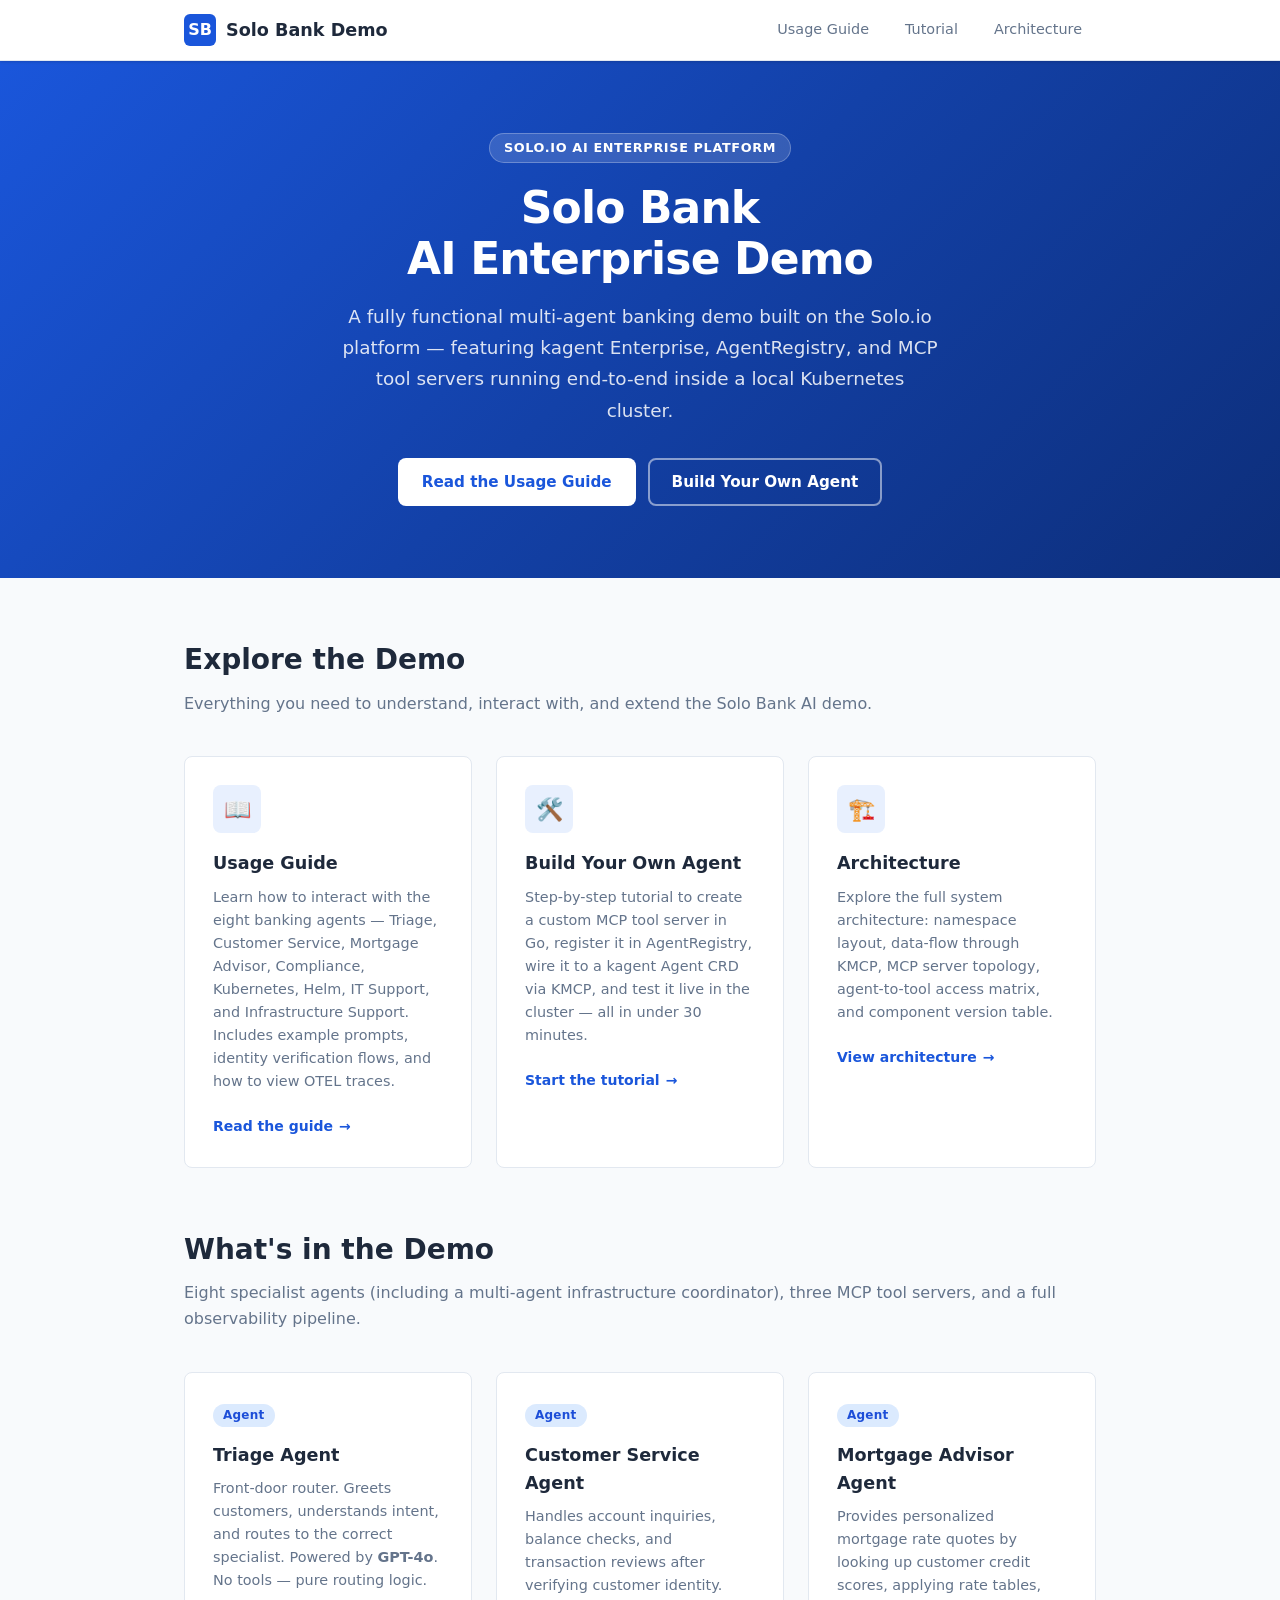
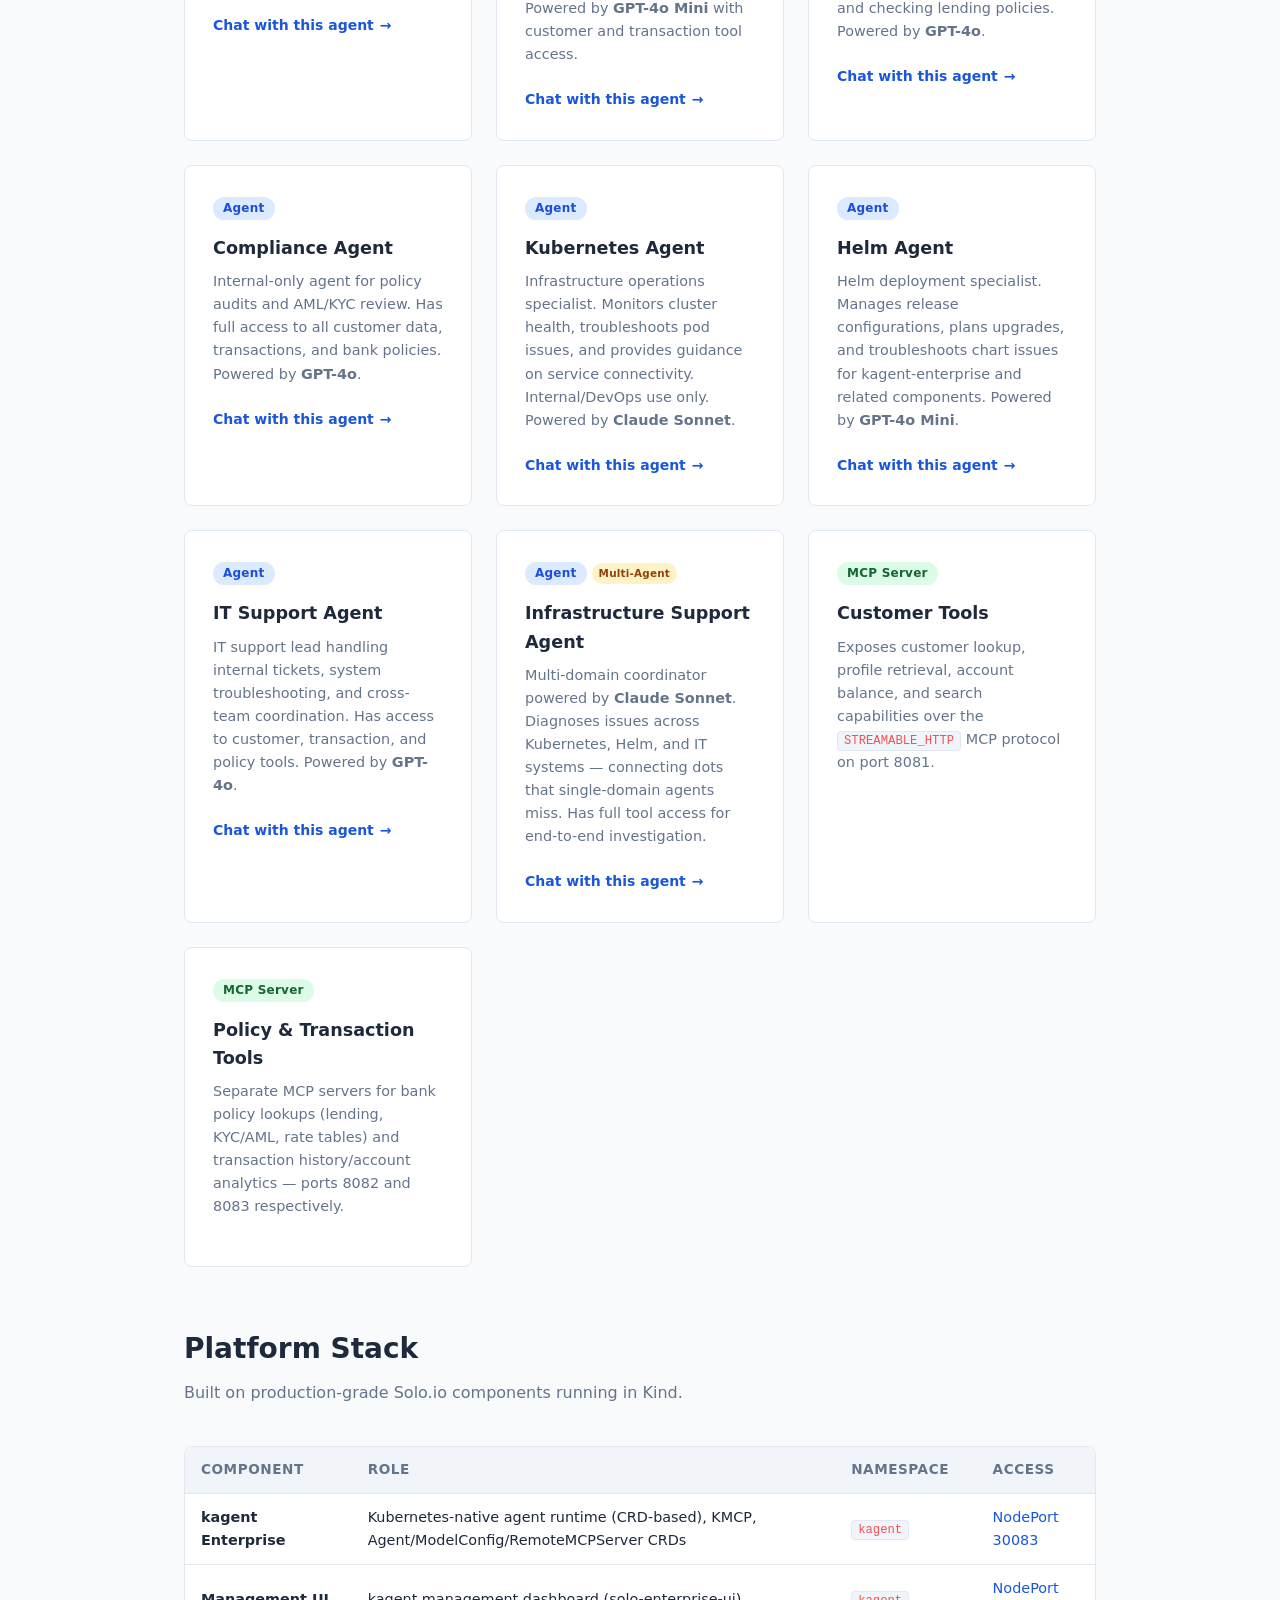
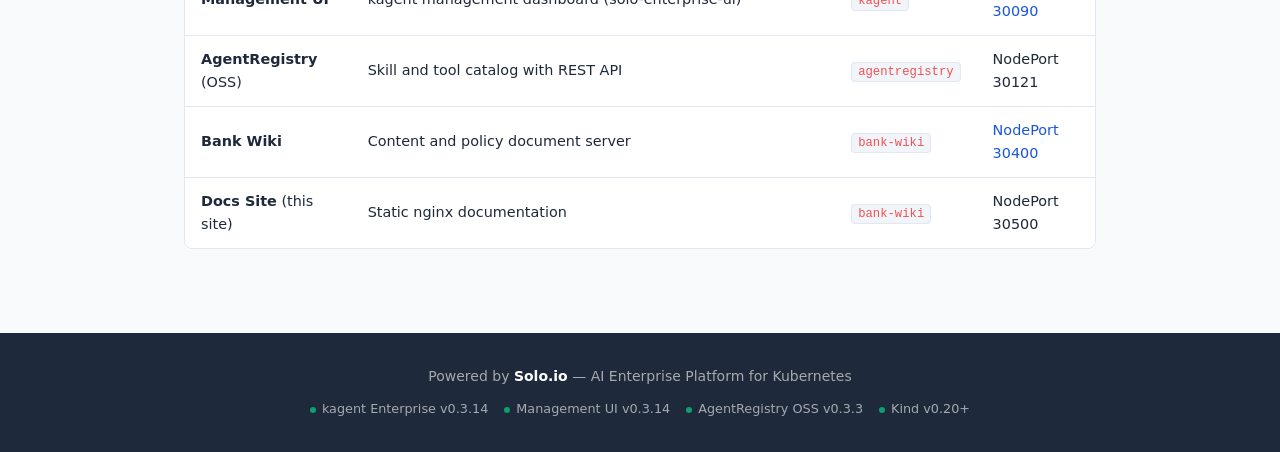
==== commit f375ffea: "updates" ====
--- a/docs-site/index.html
+++ b/docs-site/index.html
@@ -51,9 +51,9 @@
         <div class="card-icon">📖</div>
         <h3>Usage Guide</h3>
         <p>
-          Learn how to interact with the seven banking agents — Triage, Customer Service,
-          Mortgage Advisor, Compliance, Kubernetes, Helm, and IT Support. Includes example
-          prompts, identity verification flows, and how to view OTEL traces.
+          Learn how to interact with the eight banking agents — Triage, Customer Service,
+          Mortgage Advisor, Compliance, Kubernetes, Helm, IT Support, and Infrastructure Support.
+          Includes example prompts, identity verification flows, and how to view OTEL traces.
         </p>
         <a href="guide.html" class="card-link">Read the guide</a>
       </div>
@@ -88,15 +88,15 @@
   <!-- What's in the demo -->
   <section class="section" style="padding-top: 0;">
     <h2 class="section-title">What's in the Demo</h2>
-    <p class="section-subtitle">Seven specialist agents, three MCP tool servers, and a full observability pipeline.</p>
+    <p class="section-subtitle">Eight specialist agents (including a multi-agent infrastructure coordinator), three MCP tool servers, and a full observability pipeline.</p>
 
     <div class="cards">
-      <div class="card agent-card" onclick="openAgent(this)" data-agent="bank-triage-agent" data-model="Claude Sonnet" data-tools="None — pure routing" data-prompts="I want to check my account balance|What mortgage rate can I get?|I see a suspicious charge on my account|I need help with an IT issue">
+      <div class="card agent-card" onclick="openAgent(this)" data-agent="bank-triage-agent" data-model="GPT-4o" data-tools="None — pure routing" data-prompts="I want to check my account balance|What mortgage rate can I get?|I see a suspicious charge on my account|I need help with an IT issue">
         <span class="badge badge-agent" style="margin-bottom: 14px;">Agent</span>
         <h3>Triage Agent</h3>
         <p>
           Front-door router. Greets customers, understands intent, and routes to the correct
-          specialist. Powered by <strong>Claude Sonnet</strong>. No tools — pure routing logic.
+          specialist. Powered by <strong>GPT-4o</strong>. No tools — pure routing logic.
         </p>
         <span class="card-link">Chat with this agent</span>
       </div>
@@ -112,24 +112,23 @@
         <span class="card-link">Chat with this agent</span>
       </div>
 
-      <div class="card agent-card" onclick="openAgent(this)" data-agent="bank-mortgage-advisor-agent" data-model="Claude Sonnet" data-tools="customer-tools, policy-tools" data-prompts="What rate would CUST-00042 get on a 30-year fixed?|Can CUST-00003 qualify for a 15-year mortgage?|What's the minimum down payment for a jumbo loan?|What does refinancing look like for a 680 credit score?">
+      <div class="card agent-card" onclick="openAgent(this)" data-agent="bank-mortgage-advisor-agent" data-model="GPT-4o" data-tools="customer-tools, policy-tools" data-prompts="What rate would CUST-00042 get on a 30-year fixed?|Can CUST-00003 qualify for a 15-year mortgage?|What's the minimum down payment for a jumbo loan?|What does refinancing look like for a 680 credit score?">
         <span class="badge badge-agent" style="margin-bottom: 14px;">Agent</span>
         <h3>Mortgage Advisor Agent</h3>
         <p>
           Provides personalized mortgage rate quotes by looking up customer credit scores,
           applying rate tables, and checking lending policies. Powered by
-          <strong>Claude Sonnet</strong>.
-        </p>
-        <span class="card-link">Chat with this agent</span>
-      </div>
-
-      <div class="card agent-card" onclick="openAgent(this)" data-agent="bank-compliance-agent" data-model="Claude Sonnet" data-tools="customer-tools, policy-tools, transaction-tools" data-prompts="Review CUST-00003 for compliance issues|Check AML red flags in the last 90 days|Is CUST-00042 getting the correct rate for their credit tier?|Audit customers with international wire transfers">
+          <strong>GPT-4o</strong>.
+        </p>
+        <span class="card-link">Chat with this agent</span>
+      </div>
+
+      <div class="card agent-card" onclick="openAgent(this)" data-agent="bank-compliance-agent" data-model="GPT-4o" data-tools="customer-tools, policy-tools, transaction-tools" data-prompts="Review CUST-00003 for compliance issues|Check AML red flags in the last 90 days|Is CUST-00042 getting the correct rate for their credit tier?|Audit customers with international wire transfers">
         <span class="badge badge-agent" style="margin-bottom: 14px;">Agent</span>
         <h3>Compliance Agent</h3>
         <p>
           Internal-only agent for policy audits and AML/KYC review. Has full access to all
-          customer data, transactions, and bank policies. Generates structured compliance
-          reports.
+          customer data, transactions, and bank policies. Powered by <strong>GPT-4o</strong>.
         </p>
         <span class="card-link">Chat with this agent</span>
       </div>
@@ -145,24 +144,36 @@
         <span class="card-link">Chat with this agent</span>
       </div>
 
-      <div class="card agent-card" onclick="openAgent(this)" data-agent="bank-helm-agent" data-model="Claude Sonnet" data-tools="None — knowledge-based" data-prompts="What Helm releases are installed?|How do I upgrade kagent-enterprise?|What's the correct install order?|How do I roll back management UI?">
+      <div class="card agent-card" onclick="openAgent(this)" data-agent="bank-helm-agent" data-model="GPT-4o Mini" data-tools="None — knowledge-based" data-prompts="What Helm releases are installed?|How do I upgrade kagent-enterprise?|What's the correct install order?|How do I roll back management UI?">
         <span class="badge badge-agent" style="margin-bottom: 14px;">Agent</span>
         <h3>Helm Agent</h3>
         <p>
           Helm deployment specialist. Manages release configurations, plans upgrades, and
           troubleshoots chart issues for kagent-enterprise and related components.
-          Powered by <strong>Claude Sonnet</strong>.
-        </p>
-        <span class="card-link">Chat with this agent</span>
-      </div>
-
-      <div class="card agent-card" onclick="openAgent(this)" data-agent="bank-it-agent" data-model="Claude Sonnet" data-tools="customer-tools, transaction-tools, policy-tools" data-prompts="Customer can't see their balance — investigate|Rate quotes seem wrong for Good tier|New employee needs system access|Transaction searches are returning errors">
+          Powered by <strong>GPT-4o Mini</strong>.
+        </p>
+        <span class="card-link">Chat with this agent</span>
+      </div>
+
+      <div class="card agent-card" onclick="openAgent(this)" data-agent="bank-it-agent" data-model="GPT-4o" data-tools="customer-tools, transaction-tools, policy-tools" data-prompts="Customer can't see their balance — investigate|Rate quotes seem wrong for Good tier|New employee needs system access|Transaction searches are returning errors">
         <span class="badge badge-agent" style="margin-bottom: 14px;">Agent</span>
         <h3>IT Support Agent</h3>
         <p>
           IT support lead handling internal tickets, system troubleshooting, and cross-team
           coordination. Has access to customer, transaction, and policy tools. Powered by
-          <strong>Claude Sonnet</strong>.
+          <strong>GPT-4o</strong>.
+        </p>
+        <span class="card-link">Chat with this agent</span>
+      </div>
+
+      <div class="card agent-card" onclick="openAgent(this)" data-agent="bank-infra-support-agent" data-model="Claude Sonnet" data-tools="customer-tools, policy-tools, transaction-tools" data-prompts="An agent can't reach its MCP tools — diagnose the full chain|We need to upgrade kagent — what's the full checklist?|The Management UI is down — walk me through the investigation|Run a health check across all infrastructure layers">
+        <span class="badge badge-agent" style="margin-bottom: 14px;">Agent</span>
+        <span class="badge" style="margin-bottom: 14px; background: #fef3c7; color: #92400e; font-size: 0.65rem; font-weight: 600; padding: 2px 7px; border-radius: 100px;">Multi-Agent</span>
+        <h3>Infrastructure Support Agent</h3>
+        <p>
+          Multi-domain coordinator powered by <strong>Claude Sonnet</strong>. Diagnoses issues
+          across Kubernetes, Helm, and IT systems — connecting dots that single-domain agents miss.
+          Has full tool access for end-to-end investigation.
         </p>
         <span class="card-link">Chat with this agent</span>
       </div>
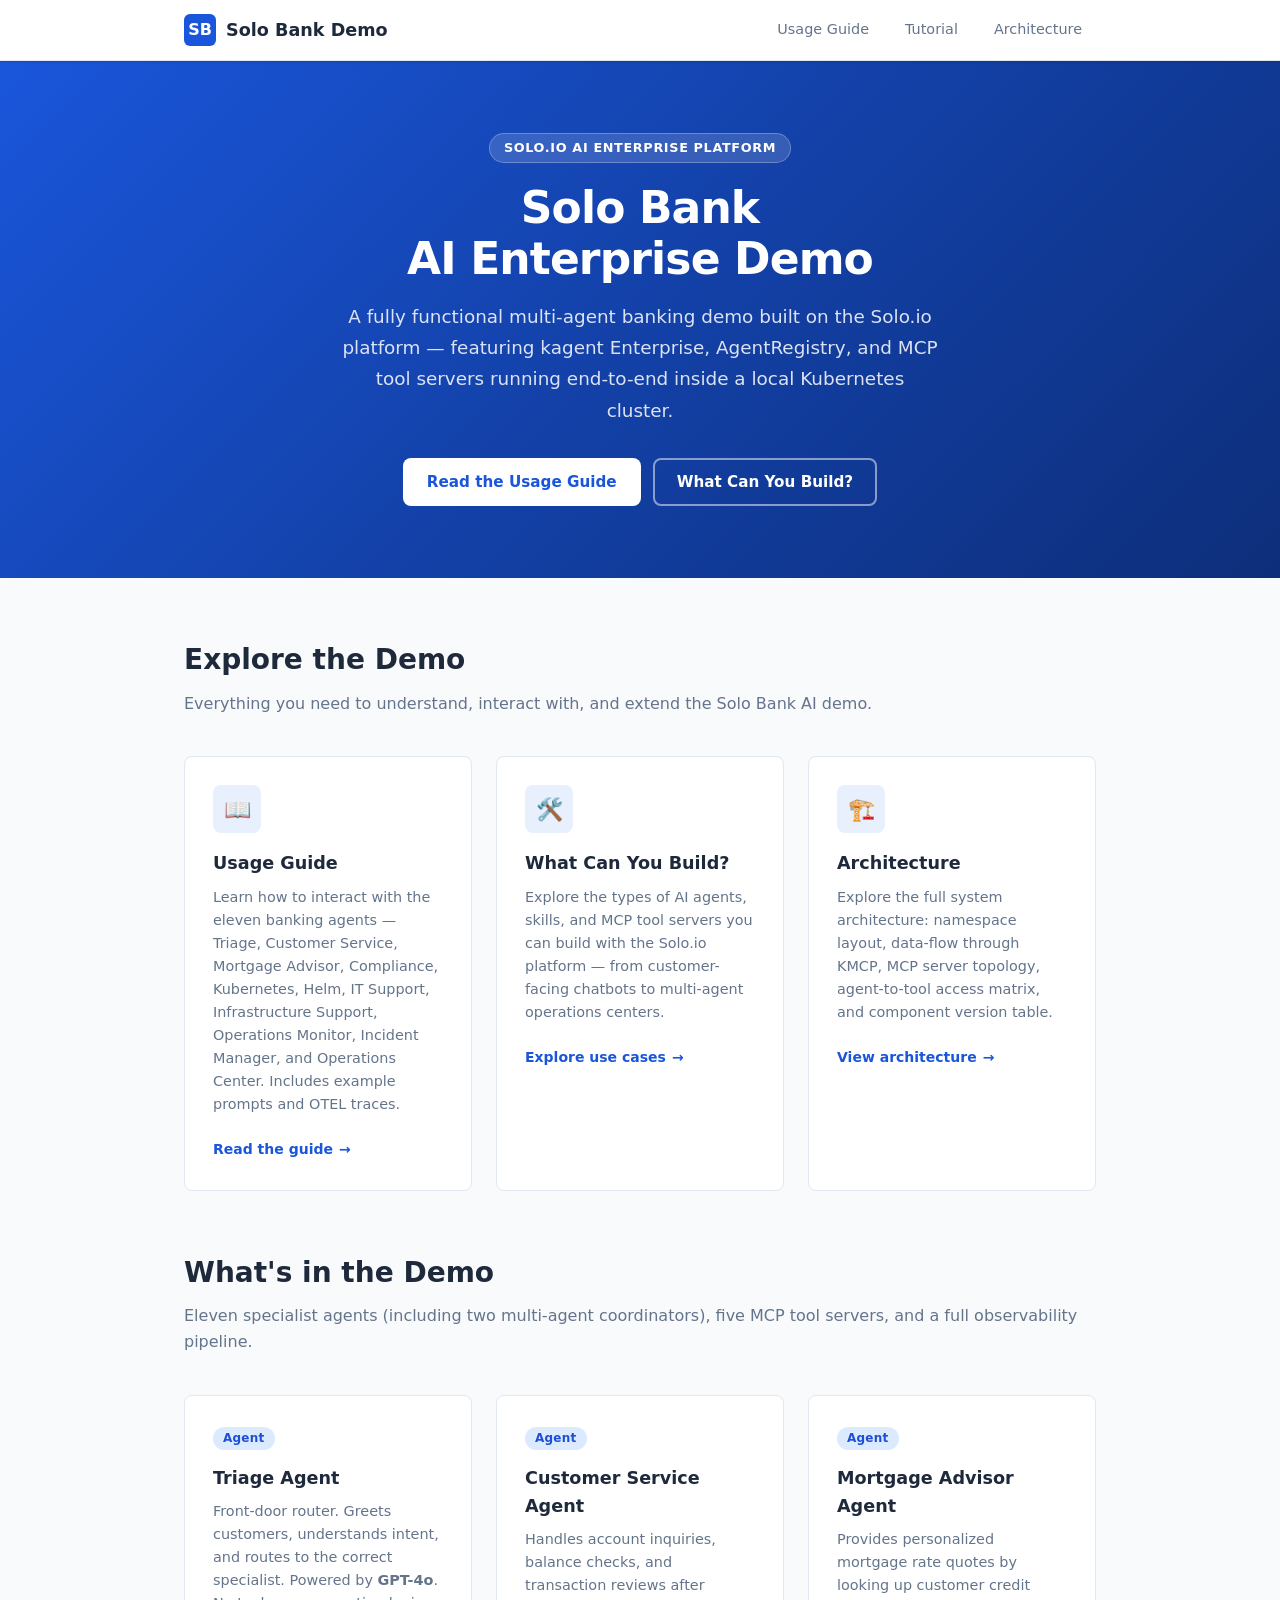
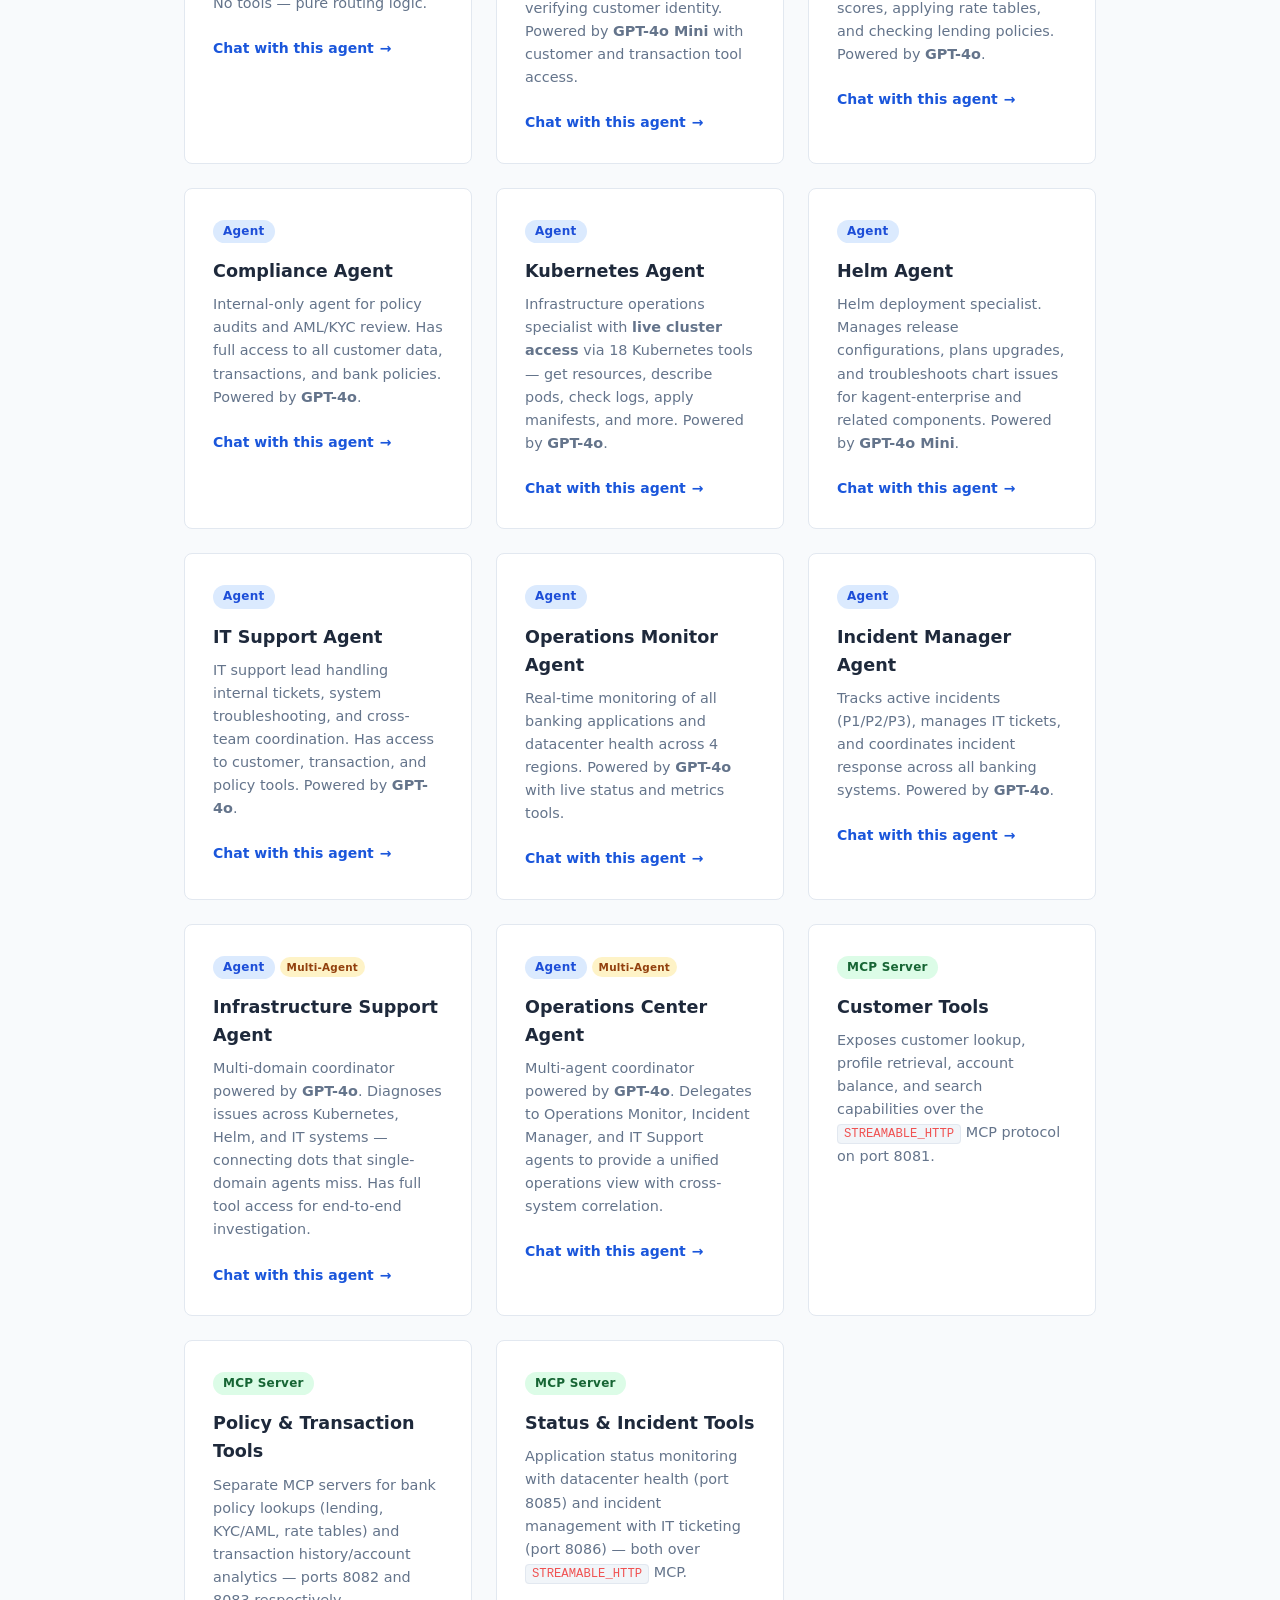
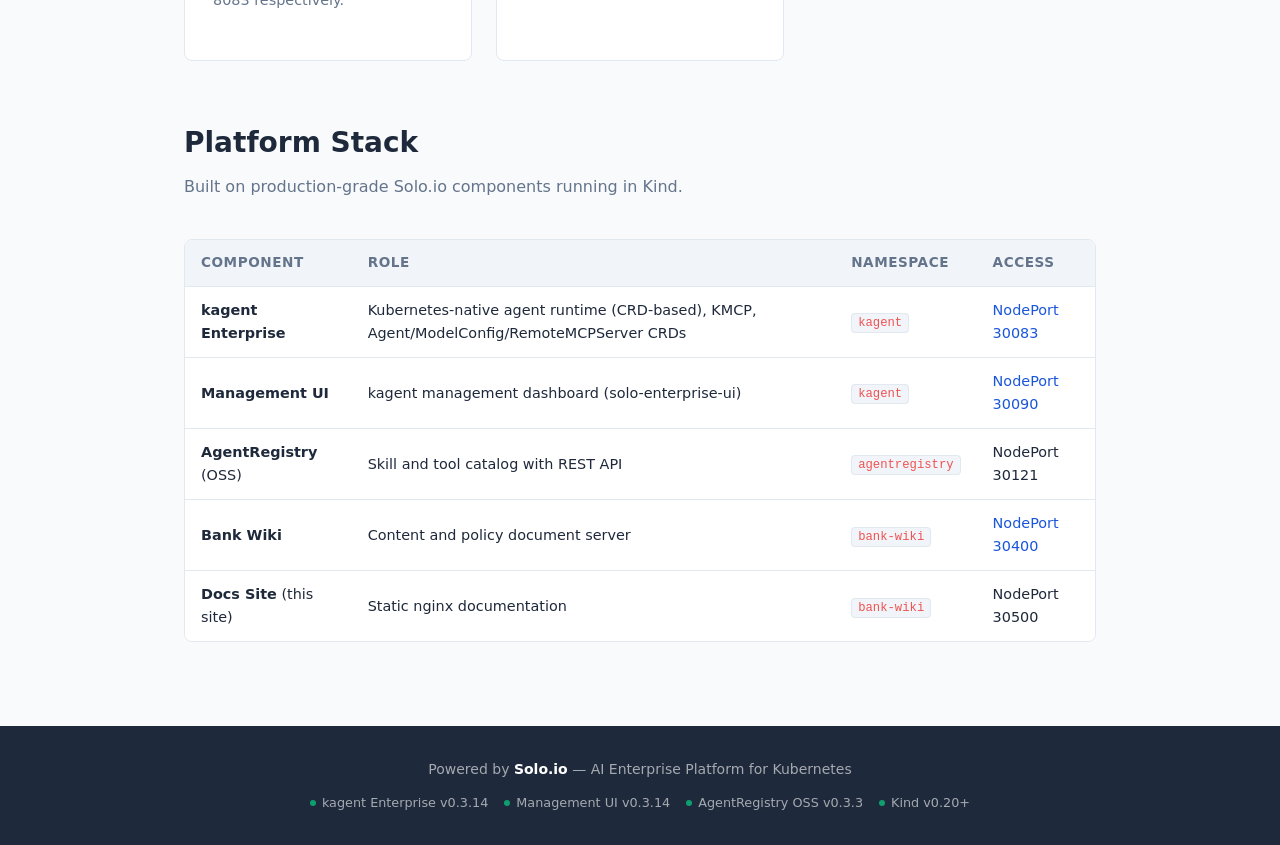
==== commit 33c4df57: "update" ====
--- a/docs-site/index.html
+++ b/docs-site/index.html
@@ -34,7 +34,7 @@
   </p>
   <div class="hero-actions">
     <a href="guide.html" class="btn btn-primary">Read the Usage Guide</a>
-    <a href="tutorial.html" class="btn btn-outline">Build Your Own Agent</a>
+    <a href="tutorial.html" class="btn btn-outline">What Can You Build?</a>
   </div>
 </section>
 
@@ -51,23 +51,22 @@
         <div class="card-icon">📖</div>
         <h3>Usage Guide</h3>
         <p>
-          Learn how to interact with the eight banking agents — Triage, Customer Service,
-          Mortgage Advisor, Compliance, Kubernetes, Helm, IT Support, and Infrastructure Support.
-          Includes example prompts, identity verification flows, and how to view OTEL traces.
+          Learn how to interact with the eleven banking agents — Triage, Customer Service,
+          Mortgage Advisor, Compliance, Kubernetes, Helm, IT Support, Infrastructure Support,
+          Operations Monitor, Incident Manager, and Operations Center. Includes example prompts and OTEL traces.
         </p>
         <a href="guide.html" class="card-link">Read the guide</a>
       </div>
 
-      <!-- Tutorial -->
+      <!-- Use Cases -->
       <div class="card">
         <div class="card-icon">🛠️</div>
-        <h3>Build Your Own Agent</h3>
-        <p>
-          Step-by-step tutorial to create a custom MCP tool server in Go, register it in
-          AgentRegistry, wire it to a kagent Agent CRD via KMCP, and test it live in the
-          cluster — all in under 30 minutes.
-        </p>
-        <a href="tutorial.html" class="card-link">Start the tutorial</a>
+        <h3>What Can You Build?</h3>
+        <p>
+          Explore the types of AI agents, skills, and MCP tool servers you can build with
+          the Solo.io platform — from customer-facing chatbots to multi-agent operations centers.
+        </p>
+        <a href="tutorial.html" class="card-link">Explore use cases</a>
       </div>
 
       <!-- Architecture -->
@@ -88,7 +87,7 @@
   <!-- What's in the demo -->
   <section class="section" style="padding-top: 0;">
     <h2 class="section-title">What's in the Demo</h2>
-    <p class="section-subtitle">Eight specialist agents (including a multi-agent infrastructure coordinator), three MCP tool servers, and a full observability pipeline.</p>
+    <p class="section-subtitle">Eleven specialist agents (including two multi-agent coordinators), five MCP tool servers, and a full observability pipeline.</p>
 
     <div class="cards">
       <div class="card agent-card" onclick="openAgent(this)" data-agent="bank-triage-agent" data-model="GPT-4o" data-tools="None — pure routing" data-prompts="I want to check my account balance|What mortgage rate can I get?|I see a suspicious charge on my account|I need help with an IT issue">
@@ -133,13 +132,13 @@
         <span class="card-link">Chat with this agent</span>
       </div>
 
-      <div class="card agent-card" onclick="openAgent(this)" data-agent="bank-k8s-agent" data-model="Claude Sonnet" data-tools="None — knowledge-based" data-prompts="What services are in the bank-wiki namespace?|How do I troubleshoot a failing MCP connection?|What are the NodePort mappings?|Explain how KMCP connects agents to tools">
+      <div class="card agent-card" onclick="openAgent(this)" data-agent="bank-k8s-agent" data-model="GPT-4o" data-tools="kagent k8s tools (18 tools)" data-prompts="What services are in the bank-wiki namespace?|How do I troubleshoot a failing MCP connection?|What are the NodePort mappings?|Explain how KMCP connects agents to tools">
         <span class="badge badge-agent" style="margin-bottom: 14px;">Agent</span>
         <h3>Kubernetes Agent</h3>
         <p>
-          Infrastructure operations specialist. Monitors cluster health, troubleshoots pod
-          issues, and provides guidance on service connectivity. Internal/DevOps use only.
-          Powered by <strong>Claude Sonnet</strong>.
+          Infrastructure operations specialist with <strong>live cluster access</strong> via 18 Kubernetes
+          tools — get resources, describe pods, check logs, apply manifests, and more.
+          Powered by <strong>GPT-4o</strong>.
         </p>
         <span class="card-link">Chat with this agent</span>
       </div>
@@ -166,14 +165,46 @@
         <span class="card-link">Chat with this agent</span>
       </div>
 
-      <div class="card agent-card" onclick="openAgent(this)" data-agent="bank-infra-support-agent" data-model="Claude Sonnet" data-tools="customer-tools, policy-tools, transaction-tools" data-prompts="An agent can't reach its MCP tools — diagnose the full chain|We need to upgrade kagent — what's the full checklist?|The Management UI is down — walk me through the investigation|Run a health check across all infrastructure layers">
+      <div class="card agent-card" onclick="openAgent(this)" data-agent="bank-ops-agent" data-model="GPT-4o" data-tools="bank-status-tools" data-prompts="What's the status of all banking applications?|Is the mortgage processing system healthy?|What's the status of our datacenters?|Give me a full system health report">
+        <span class="badge badge-agent" style="margin-bottom: 14px;">Agent</span>
+        <h3>Operations Monitor Agent</h3>
+        <p>
+          Real-time monitoring of all banking applications and datacenter health across 4 regions.
+          Powered by <strong>GPT-4o</strong> with live status and metrics tools.
+        </p>
+        <span class="card-link">Chat with this agent</span>
+      </div>
+
+      <div class="card agent-card" onclick="openAgent(this)" data-agent="bank-incident-agent" data-model="GPT-4o" data-tools="bank-incident-tools" data-prompts="What are the current open incidents?|Are there any P1 incidents right now?|Show me all open IT tickets|Search for anything related to ATM issues">
+        <span class="badge badge-agent" style="margin-bottom: 14px;">Agent</span>
+        <h3>Incident Manager Agent</h3>
+        <p>
+          Tracks active incidents (P1/P2/P3), manages IT tickets, and coordinates incident response
+          across all banking systems. Powered by <strong>GPT-4o</strong>.
+        </p>
+        <span class="card-link">Chat with this agent</span>
+      </div>
+
+      <div class="card agent-card" onclick="openAgent(this)" data-agent="bank-infra-support-agent" data-model="GPT-4o" data-tools="customer-tools, policy-tools, transaction-tools" data-prompts="An agent can't reach its MCP tools — diagnose the full chain|We need to upgrade kagent — what's the full checklist?|The Management UI is down — walk me through the investigation|Run a health check across all infrastructure layers">
         <span class="badge badge-agent" style="margin-bottom: 14px;">Agent</span>
         <span class="badge" style="margin-bottom: 14px; background: #fef3c7; color: #92400e; font-size: 0.65rem; font-weight: 600; padding: 2px 7px; border-radius: 100px;">Multi-Agent</span>
         <h3>Infrastructure Support Agent</h3>
         <p>
-          Multi-domain coordinator powered by <strong>Claude Sonnet</strong>. Diagnoses issues
+          Multi-domain coordinator powered by <strong>GPT-4o</strong>. Diagnoses issues
           across Kubernetes, Helm, and IT systems — connecting dots that single-domain agents miss.
           Has full tool access for end-to-end investigation.
+        </p>
+        <span class="card-link">Chat with this agent</span>
+      </div>
+
+      <div class="card agent-card" onclick="openAgent(this)" data-agent="bank-ops-center-agent" data-model="GPT-4o" data-tools="Delegates to: ops-agent, incident-agent, it-agent" data-prompts="Give me a full operations status report|Are the mortgage processing issues related to any open incidents?|Should we escalate the ATM outage?|Executive briefing — what do I need to know right now?">
+        <span class="badge badge-agent" style="margin-bottom: 14px;">Agent</span>
+        <span class="badge" style="margin-bottom: 14px; background: #fef3c7; color: #92400e; font-size: 0.65rem; font-weight: 600; padding: 2px 7px; border-radius: 100px;">Multi-Agent</span>
+        <h3>Operations Center Agent</h3>
+        <p>
+          Multi-agent coordinator powered by <strong>GPT-4o</strong>. Delegates to Operations Monitor,
+          Incident Manager, and IT Support agents to provide a unified operations view with
+          cross-system correlation.
         </p>
         <span class="card-link">Chat with this agent</span>
       </div>
@@ -193,6 +224,15 @@
         <p>
           Separate MCP servers for bank policy lookups (lending, KYC/AML, rate tables) and
           transaction history/account analytics — ports 8082 and 8083 respectively.
+        </p>
+      </div>
+
+      <div class="card">
+        <span class="badge badge-tool" style="margin-bottom: 14px;">MCP Server</span>
+        <h3>Status &amp; Incident Tools</h3>
+        <p>
+          Application status monitoring with datacenter health (port 8085) and incident management
+          with IT ticketing (port 8086) — both over <code>STREAMABLE_HTTP</code> MCP.
         </p>
       </div>
     </div>
